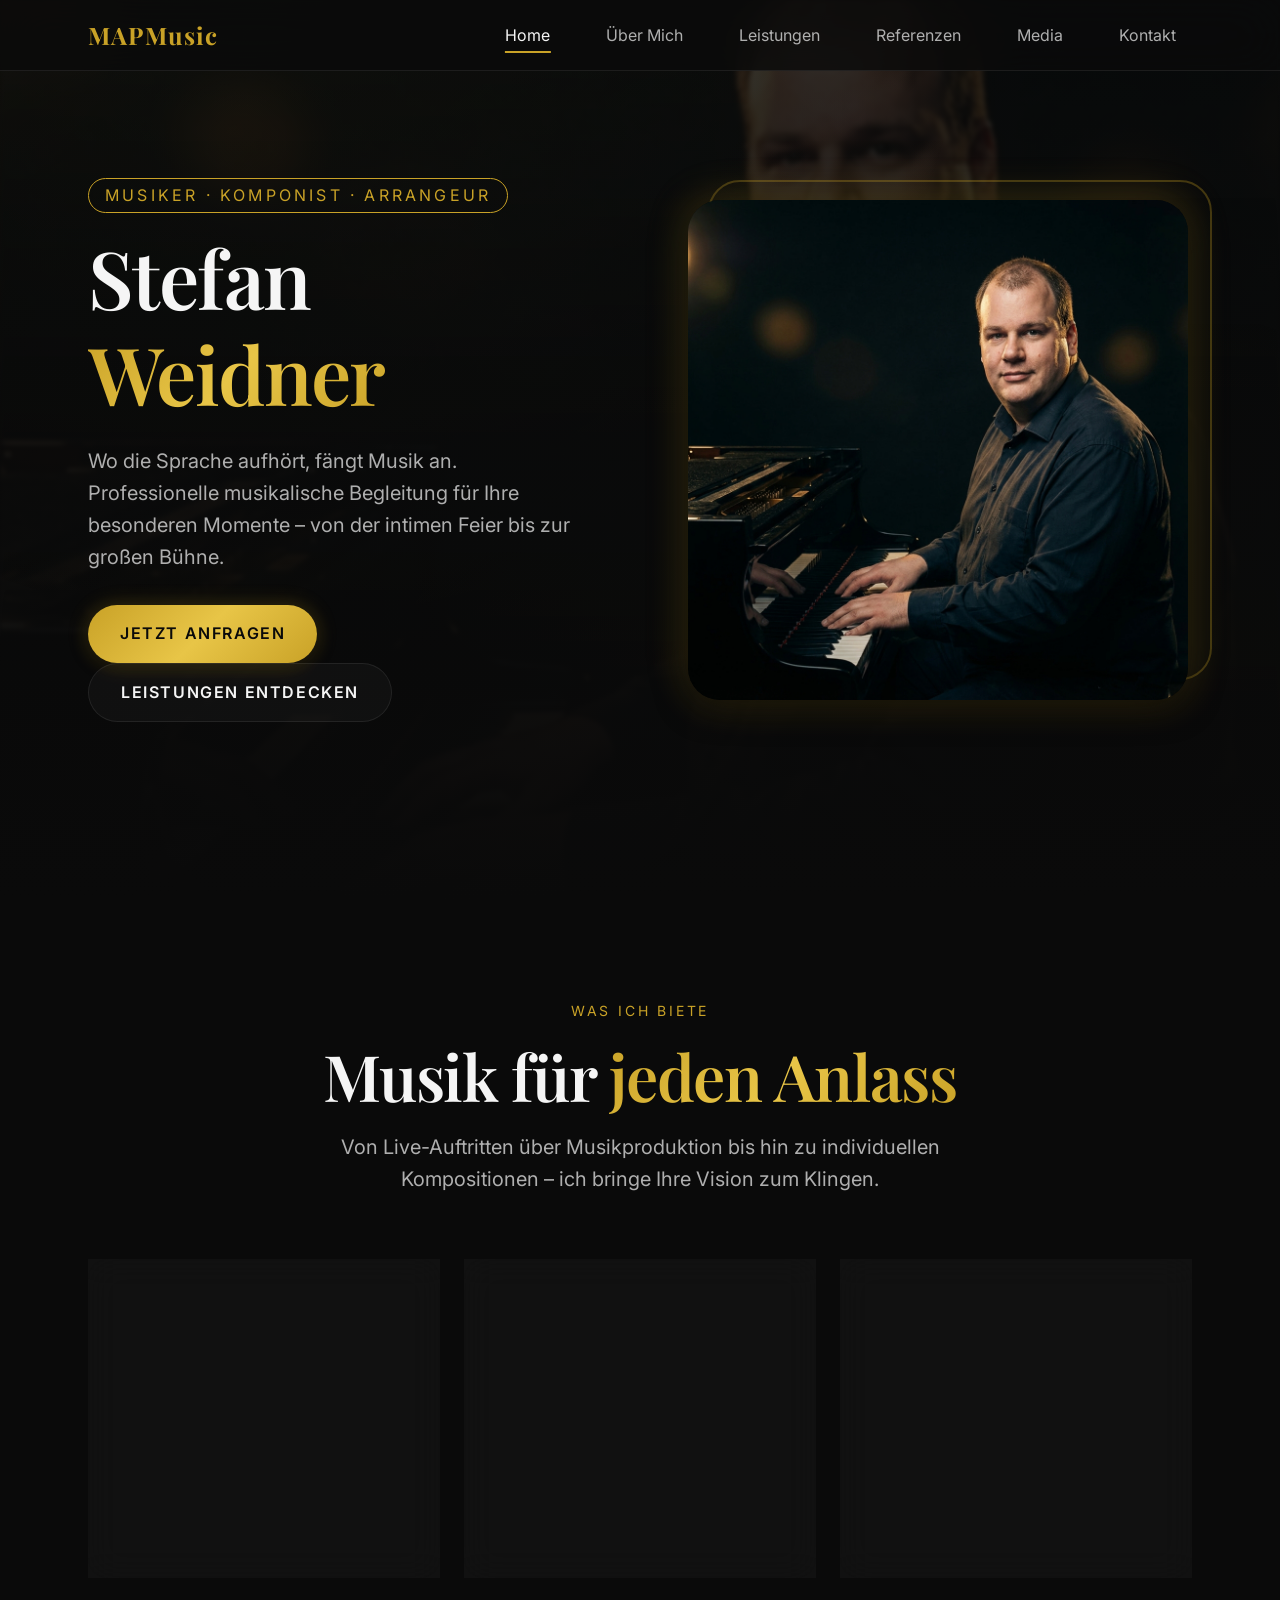
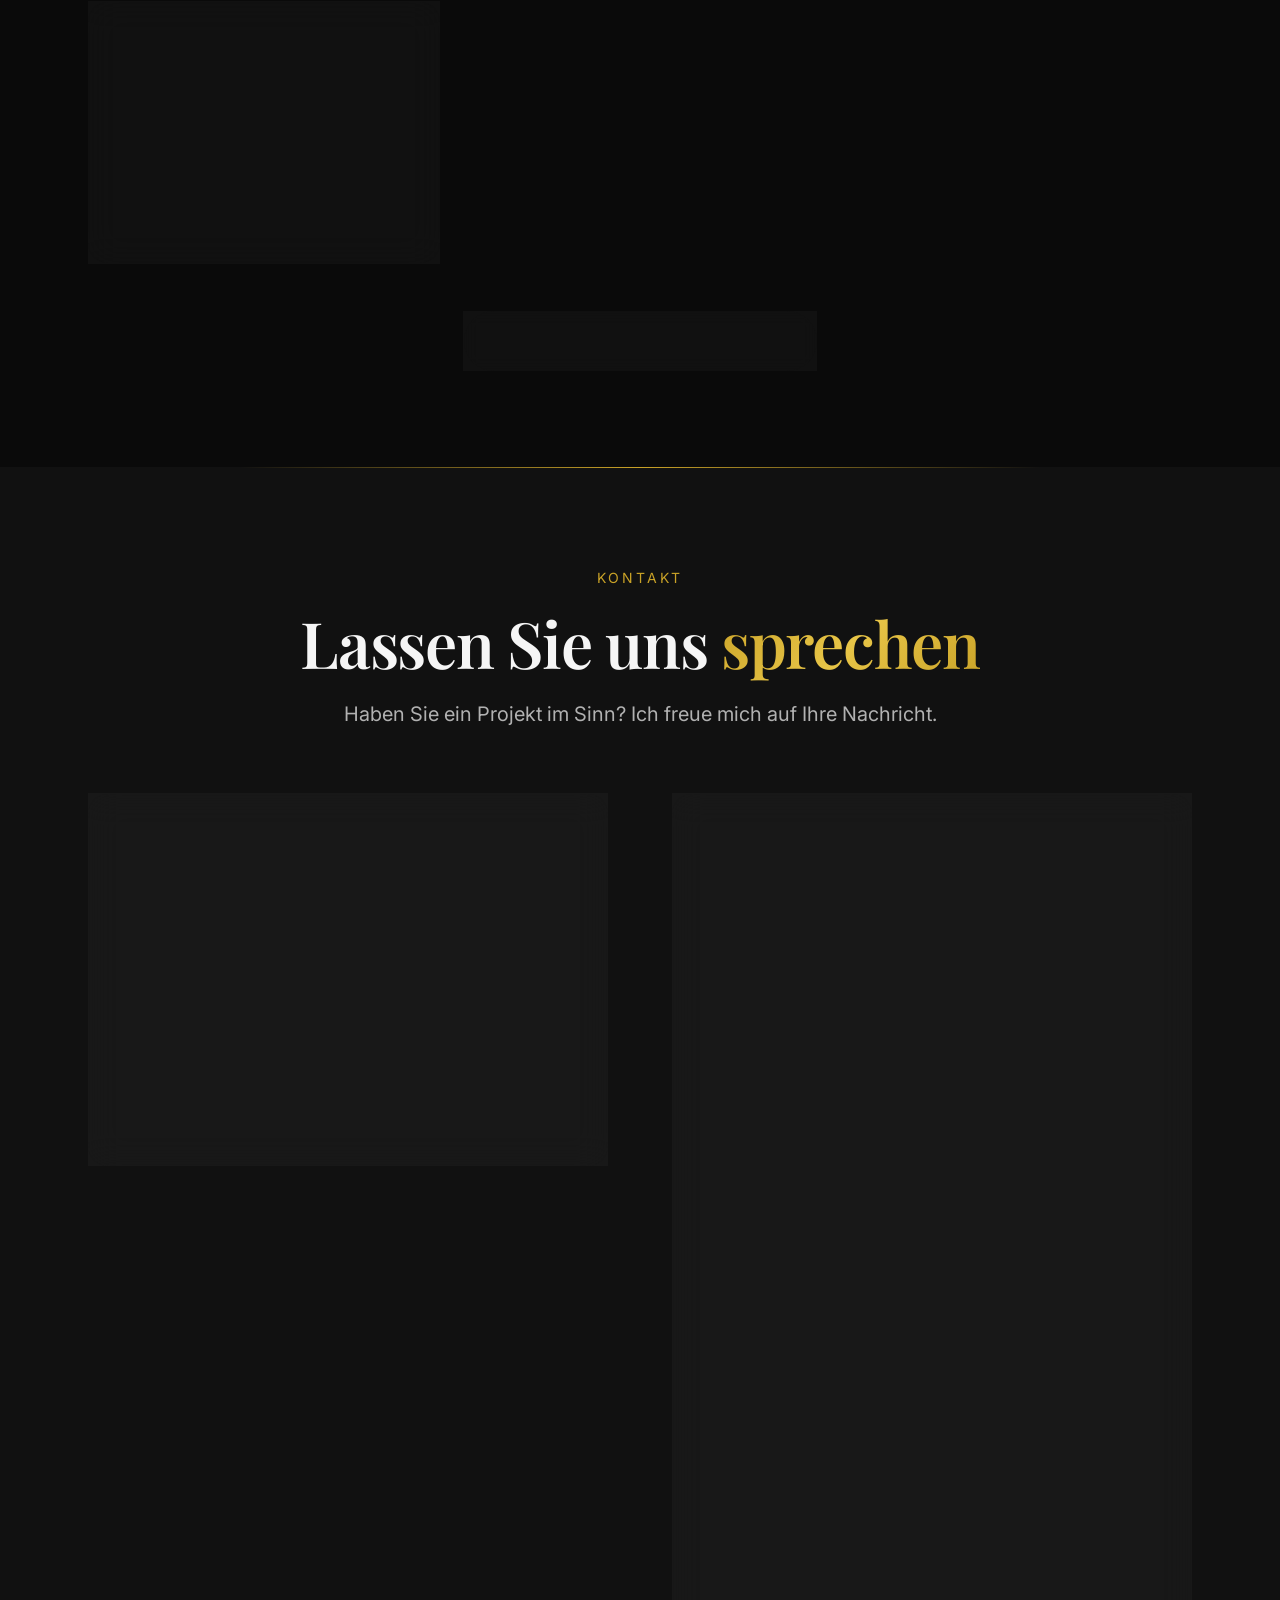
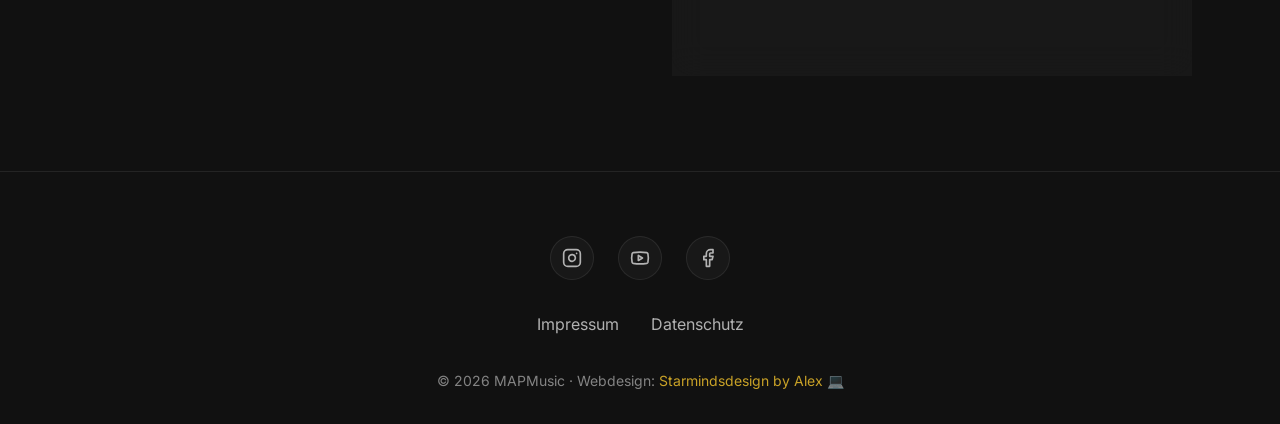
==== index.html @ 0671ec9c "Website-Dateien hinzugefügt: Impressum und Datenschutz aktualisiert" ====
<!DOCTYPE html>
<html lang="de">
<head>
  <meta charset="UTF-8">
  <meta name="viewport" content="width=device-width, initial-scale=1.0">
  <meta name="description" content="MAPMusic - Stefan Weidner: Professioneller Musiker, Komponist & Arrangeur. Live-Auftritte, Musikproduktion und Komposition für jeden Anlass.">
  <meta name="keywords" content="Musiker, Pianist, Komponist, Arrangeur, Musikproduktion, Live-Musik, Hochzeit, Events, Stuttgart, Uhingen">
  <meta name="author" content="Stefan Weidner">
  
  <!-- Open Graph / Social Media -->
  <meta property="og:type" content="website">
  <meta property="og:url" content="https://mapmusic.de/">
  <meta property="og:title" content="MAPMusic - Stefan Weidner | Musiker, Komponist & Arrangeur">
  <meta property="og:description" content="Professionelle Musik für jeden Anlass. Live-Auftritte, Komposition, Produktion und mehr.">
  <meta property="og:image" content="assets/images/stefan-hero.png">
  
  <!-- LLM Context Markers -->
  <meta name="llm:context" content="MAPMusic is a professional music service by Stefan Weidner, offering live performances, music composition, arrangement, and production services in the Stuttgart/Uhingen area of Germany.">
  
  <title>MAPMusic - Stefan Weidner | Musiker, Komponist & Arrangeur</title>
  
  <!-- Fonts -->
  <link rel="preconnect" href="https://fonts.googleapis.com">
  <link rel="preconnect" href="https://fonts.gstatic.com" crossorigin>
  <link href="https://fonts.googleapis.com/css2?family=Inter:wght@400;500;600;700&family=Playfair+Display:wght@400;600;700&display=swap" rel="stylesheet">
  
  <!-- Styles -->
  <link rel="stylesheet" href="css/style.css">
  
  <!-- Schema.org JSON-LD -->
  <script type="application/ld+json">
  {
    "@context": "https://schema.org",
    "@type": "MusicGroup",
    "name": "MAPMusic",
    "url": "https://mapmusic.de",
    "description": "Professionelle Musik für jeden Anlass - Live-Auftritte, Komposition, Produktion",
    "member": {
      "@type": "Person",
      "name": "Stefan Weidner",
      "jobTitle": "Musiker, Komponist & Arrangeur",
      "email": "mannampiano@gmail.com",
      "telephone": "+49 174 7089514",
      "address": {
        "@type": "PostalAddress",
        "streetAddress": "Bruckstr. 24",
        "addressLocality": "Uhingen",
        "postalCode": "73066",
        "addressCountry": "DE"
      }
    },
    "genre": ["Classical", "Pop", "Jazz", "Musical"],
    "sameAs": [
      "https://www.instagram.com/stefanmusic297/",
      "https://www.youtube.com/@dermannampiano",
      "https://www.facebook.com/stefanweidner85"
    ]
  }
  </script>
</head>
<body>
  <!-- Navigation -->
  <nav class="nav" role="navigation" aria-label="Hauptnavigation">
    <div class="container nav-container">
      <a href="index.html" class="nav-logo" aria-label="MAPMusic Startseite">
        MAP<span class="text-gold">Music</span>
      </a>
      
      <button class="nav-toggle" aria-label="Menü öffnen" aria-expanded="false">
        <span></span>
        <span></span>
        <span></span>
      </button>
      
      <ul class="nav-links">
        <li><a href="index.html" class="nav-link active">Home</a></li>
        <li><a href="vita.html" class="nav-link">Über Mich</a></li>
        <li><a href="leistungen.html" class="nav-link">Leistungen</a></li>
        <li><a href="referenzen.html" class="nav-link">Referenzen</a></li>
        <li><a href="media.html" class="nav-link">Media</a></li>
        <li><a href="#kontakt" class="nav-link">Kontakt</a></li>
      </ul>
    </div>
  </nav>

  <main>
    <!-- Hero Section -->
    <section class="hero" aria-labelledby="hero-title">
      <div class="hero-bg">
        <img src="assets/images/stefan-hero.png" alt="" aria-hidden="true" loading="eager">
      </div>
      
      <div class="container">
        <div class="hero-content">
          <div class="hero-text">
            <span class="hero-subtitle">Musiker · Komponist · Arrangeur</span>
            <h1 id="hero-title" class="hero-title">
              Stefan <span class="text-gradient">Weidner</span>
            </h1>
            <p class="hero-description">
              Wo die Sprache aufhört, fängt Musik an. Professionelle musikalische Begleitung für Ihre besonderen Momente – von der intimen Feier bis zur großen Bühne.
            </p>
            <div class="hero-buttons">
              <a href="#kontakt" class="btn btn-primary">Jetzt Anfragen</a>
              <a href="leistungen.html" class="btn btn-secondary">Leistungen entdecken</a>
            </div>
          </div>
          
          <div class="hero-image">
            <img src="assets/images/stefan-hero.png" alt="Stefan Weidner - Professioneller Musiker" width="500" height="600">
          </div>
        </div>
      </div>
    </section>

    <!-- Services Preview -->
    <section class="section" aria-labelledby="services-title">
      <div class="container">
        <header class="section-header">
          <span class="section-label">Was ich biete</span>
          <h2 id="services-title" class="section-title">Musik für <span class="text-gradient">jeden Anlass</span></h2>
          <p class="section-description">
            Von Live-Auftritten über Musikproduktion bis hin zu individuellen Kompositionen – ich bringe Ihre Vision zum Klingen.
          </p>
        </header>
        
        <div class="bento-grid">
          <article class="glass-card bento-item animate-on-scroll">
            <div class="bento-icon">🎹</div>
            <h3 class="bento-title">Live-Auftritte</h3>
            <p class="bento-text">
              Piano, Keyboard und mehr – ob Hochzeit, Firmenfeier oder Trauerfeier, ich schaffe die passende musikalische Atmosphäre.
            </p>
          </article>
          
          <article class="glass-card bento-item animate-on-scroll">
            <div class="bento-icon">🎼</div>
            <h3 class="bento-title">Komposition & Arrangement</h3>
            <p class="bento-text">
              Individuelle Kompositionen und professionelle Arrangements für Film, Theater, und persönliche Projekte.
            </p>
          </article>
          
          <article class="glass-card bento-item animate-on-scroll">
            <div class="bento-icon">🎙️</div>
            <h3 class="bento-title">Produktion & Aufnahme</h3>
            <p class="bento-text">
              Vom ersten Ton bis zum fertigen Track – professionelle Musikproduktion mit modernster Technik.
            </p>
          </article>
          
          <article class="glass-card bento-item animate-on-scroll">
            <div class="bento-icon">🥁</div>
            <h3 class="bento-title">Percussion & Drums</h3>
            <p class="bento-text">
              Rhythmus ist meine Leidenschaft. Schlagzeug, Percussion und Mallets für Studio und Bühne.
            </p>
          </article>
        </div>
        
        <div class="text-center" style="margin-top: var(--space-2xl);">
          <a href="leistungen.html" class="btn btn-secondary">Alle Leistungen ansehen →</a>
        </div>
      </div>
    </section>

    <!-- Contact Section -->
    <section id="kontakt" class="section contact-section" aria-labelledby="contact-title">
      <div class="container">
        <header class="section-header">
          <span class="section-label">Kontakt</span>
          <h2 id="contact-title" class="section-title">Lassen Sie uns <span class="text-gradient">sprechen</span></h2>
          <p class="section-description">
            Haben Sie ein Projekt im Sinn? Ich freue mich auf Ihre Nachricht.
          </p>
        </header>
        
        <div class="contact-grid">
          <div class="contact-info">
            <div class="glass-card" style="padding: var(--space-xl);">
              <h3 style="margin-bottom: var(--space-lg);">Kontaktdaten</h3>
              
              <div style="display: flex; flex-direction: column; gap: var(--space-md);">
                <div style="display: flex; align-items: center; gap: var(--space-md);">
                  <span style="font-size: 1.5rem;">📧</span>
                  <div>
                    <p style="color: var(--color-text-muted); font-size: var(--text-sm);">E-Mail</p>
                    <a href="mailto:mannampiano@gmail.com" style="color: var(--color-gold);">mannampiano@gmail.com</a>
                  </div>
                </div>
                
                <div style="display: flex; align-items: center; gap: var(--space-md);">
                  <span style="font-size: 1.5rem;">📞</span>
                  <div>
                    <p style="color: var(--color-text-muted); font-size: var(--text-sm);">Telefon</p>
                    <a href="tel:+4917470895114" style="color: var(--color-gold);">0174 7089514</a>
                  </div>
                </div>
                
                <div style="display: flex; align-items: center; gap: var(--space-md);">
                  <span style="font-size: 1.5rem;">📍</span>
                  <div>
                    <p style="color: var(--color-text-muted); font-size: var(--text-sm);">Adresse</p>
                    <p>Bruckstr. 24<br>73066 Uhingen</p>
                  </div>
                </div>
              </div>
            </div>
          </div>
          
          <form class="contact-form glass-card" style="padding: var(--space-xl);" action="https://formsubmit.co/mannampiano@gmail.com" method="POST">
            <!-- FormSubmit Configuration -->
            <input type="hidden" name="_subject" value="Neue Anfrage über MAPMusic Website">
            <input type="hidden" name="_next" value="danke.html">
            <input type="hidden" name="_captcha" value="false">
            
            <!-- Honeytrap - Hidden from humans -->
            <div class="ht-field" aria-hidden="true">
              <label for="website">Website (nicht ausfüllen)</label>
              <input type="text" name="website" id="website" tabindex="-1" autocomplete="off">
            </div>
            
            <div class="form-group">
              <label for="name" class="form-label">Name <span class="required">*</span></label>
              <input type="text" id="name" name="name" class="form-input" placeholder="Ihr vollständiger Name" required>
            </div>
            
            <div class="form-group">
              <label for="email" class="form-label">E-Mail-Adresse <span class="required">*</span></label>
              <input type="email" id="email" name="email" class="form-input" placeholder="ihre@email.de" required>
            </div>
            
            <div class="form-group">
              <label for="phone" class="form-label">Telefonnummer <span style="color: var(--color-text-muted);">(optional)</span></label>
              <input type="tel" id="phone" name="phone" class="form-input" placeholder="0123 456789">
            </div>
            
            <div class="form-group">
              <label for="inquiry" class="form-label">Art der Anfrage <span class="required">*</span></label>
              <select id="inquiry" name="inquiry" class="form-select" required>
                <option value="">Bitte wählen...</option>
                <option value="buchung">🎹 Buchungsanfrage (Live-Auftritte)</option>
                <option value="komposition">🎼 Komposition & Arrangement</option>
                <option value="produktion">🎙️ Produktion & Aufnahme</option>
                <option value="beratung">💬 Beratungsgespräch</option>
                <option value="sonstiges">📝 Sonstige Anfrage</option>
              </select>
            </div>
            
            <div class="form-group">
              <label for="message" class="form-label">Ihre Nachricht</label>
              <textarea id="message" name="message" class="form-textarea" placeholder="Erzählen Sie mir von Ihrem Projekt oder Anlass..."></textarea>
            </div>
            
            <div class="form-submit">
              <button type="submit" class="btn btn-primary" style="width: 100%;">
                Nachricht senden
              </button>
            </div>
            
            <p style="font-size: var(--text-xs); color: var(--color-text-muted); margin-top: var(--space-md); text-align: center;">
              Mit dem Absenden stimmen Sie der Verarbeitung Ihrer Daten gemäß unserer 
              <a href="datenschutz.html" style="color: var(--color-gold);">Datenschutzerklärung</a> zu.
            </p>
          </form>
        </div>
      </div>
    </section>
  </main>

  <!-- Footer -->
  <footer class="footer" role="contentinfo">
    <div class="container footer-content">
      <div class="footer-social">
        <a href="https://www.instagram.com/stefanmusic297/" target="_blank" rel="noopener noreferrer" class="social-link" aria-label="Instagram">
          <svg xmlns="http://www.w3.org/2000/svg" width="20" height="20" viewBox="0 0 24 24" fill="none" stroke="currentColor" stroke-width="2" stroke-linecap="round" stroke-linejoin="round"><rect width="20" height="20" x="2" y="2" rx="5" ry="5"/><path d="M16 11.37A4 4 0 1 1 12.63 8 4 4 0 0 1 16 11.37z"/><line x1="17.5" x2="17.51" y1="6.5" y2="6.5"/></svg>
        </a>
        <a href="https://www.youtube.com/@dermannampiano" target="_blank" rel="noopener noreferrer" class="social-link" aria-label="YouTube">
          <svg xmlns="http://www.w3.org/2000/svg" width="20" height="20" viewBox="0 0 24 24" fill="none" stroke="currentColor" stroke-width="2" stroke-linecap="round" stroke-linejoin="round"><path d="M2.5 17a24.12 24.12 0 0 1 0-10 2 2 0 0 1 1.4-1.4 49.56 49.56 0 0 1 16.2 0A2 2 0 0 1 21.5 7a24.12 24.12 0 0 1 0 10 2 2 0 0 1-1.4 1.4 49.55 49.55 0 0 1-16.2 0A2 2 0 0 1 2.5 17"/><path d="m10 15 5-3-5-3z"/></svg>
        </a>
        <a href="https://www.facebook.com/stefanweidner85" target="_blank" rel="noopener noreferrer" class="social-link" aria-label="Facebook">
          <svg xmlns="http://www.w3.org/2000/svg" width="20" height="20" viewBox="0 0 24 24" fill="none" stroke="currentColor" stroke-width="2" stroke-linecap="round" stroke-linejoin="round"><path d="M18 2h-3a5 5 0 0 0-5 5v3H7v4h3v8h4v-8h3l1-4h-4V7a1 1 0 0 1 1-1h3z"/></svg>
        </a>
      </div>
      
      <nav class="footer-links" aria-label="Footer Navigation">
        <a href="impressum.html" class="footer-link">Impressum</a>
        <a href="datenschutz.html" class="footer-link">Datenschutz</a>
      </nav>
      
      <p class="footer-copyright">
        © 2026 MAPMusic · Webdesign: <a href="#">Starmindsdesign by Alex</a> 💻
      </p>
    </div>
  </footer>

  <script src="js/main.js"></script>
</body>
</html>
---- css/style.css ----
/*
 * MAPMusic - Liquid Glass Design System
 * 2026 Modern CSS with Container Queries, :has(), and Scroll-driven animations
 */

/* ========== CSS Custom Properties ========== */
:root {
  /* Colors - Dark Elegant Theme */
  --color-bg-primary: #0a0a0a;
  --color-bg-secondary: #111111;
  --color-bg-tertiary: #1a1a1a;
  
  /* Glass Surfaces */
  --glass-bg: rgba(255, 255, 255, 0.03);
  --glass-bg-hover: rgba(255, 255, 255, 0.06);
  --glass-border: rgba(255, 255, 255, 0.08);
  --glass-border-hover: rgba(255, 255, 255, 0.15);
  
  /* Accent Colors */
  --color-gold: #c9a227;
  --color-gold-light: #e8c547;
  --color-gold-dark: #9a7b1a;
  
  /* Text Colors */
  --color-text-primary: #f5f5f5;
  --color-text-secondary: rgba(245, 245, 245, 0.7);
  --color-text-muted: rgba(245, 245, 245, 0.5);
  
  /* Gradients */
  --gradient-gold: linear-gradient(135deg, var(--color-gold) 0%, var(--color-gold-light) 50%, var(--color-gold) 100%);
  --gradient-glass: linear-gradient(135deg, rgba(255,255,255,0.1) 0%, rgba(255,255,255,0.02) 100%);
  
  /* Spacing */
  --space-xs: 0.25rem;
  --space-sm: 0.5rem;
  --space-md: 1rem;
  --space-lg: 1.5rem;
  --space-xl: 2rem;
  --space-2xl: 3rem;
  --space-3xl: 4rem;
  --space-4xl: 6rem;
  
  /* Typography */
  --font-primary: 'Inter', -apple-system, BlinkMacSystemFont, 'Segoe UI', sans-serif;
  --font-display: 'Playfair Display', Georgia, serif;
  
  --text-xs: clamp(0.75rem, 1.5vw, 0.875rem);
  --text-sm: clamp(0.875rem, 2vw, 1rem);
  --text-base: clamp(1rem, 2.5vw, 1.125rem);
  --text-lg: clamp(1.125rem, 3vw, 1.25rem);
  --text-xl: clamp(1.25rem, 3.5vw, 1.5rem);
  --text-2xl: clamp(1.5rem, 4vw, 2rem);
  --text-3xl: clamp(2rem, 5vw, 3rem);
  --text-4xl: clamp(2.5rem, 6vw, 4rem);
  --text-5xl: clamp(3rem, 8vw, 5rem);
  
  /* Effects */
  --blur-sm: 8px;
  --blur-md: 16px;
  --blur-lg: 24px;
  --blur-xl: 40px;
  
  --shadow-sm: 0 2px 8px rgba(0, 0, 0, 0.3);
  --shadow-md: 0 4px 16px rgba(0, 0, 0, 0.4);
  --shadow-lg: 0 8px 32px rgba(0, 0, 0, 0.5);
  --shadow-glow: 0 0 40px rgba(201, 162, 39, 0.3);
  
  /* Transitions */
  --transition-fast: 150ms ease;
  --transition-base: 300ms ease;
  --transition-slow: 500ms ease;
  
  /* Border Radius */
  --radius-sm: 8px;
  --radius-md: 12px;
  --radius-lg: 20px;
  --radius-xl: 32px;
  --radius-full: 9999px;
  
  /* Container */
  --container-max: 1200px;
  --container-padding: clamp(1rem, 5vw, 3rem);
}

/* ========== CSS Reset & Base ========== */
*, *::before, *::after {
  box-sizing: border-box;
  margin: 0;
  padding: 0;
}

html {
  scroll-behavior: smooth;
  -webkit-text-size-adjust: 100%;
}

body {
  font-family: var(--font-primary);
  font-size: var(--text-base);
  line-height: 1.6;
  color: var(--color-text-primary);
  background: var(--color-bg-primary);
  min-height: 100vh;
  overflow-x: hidden;
  -webkit-font-smoothing: antialiased;
  -moz-osx-font-smoothing: grayscale;
}

/* Background Gradient Animation */
body::before {
  content: '';
  position: fixed;
  top: 0;
  left: 0;
  right: 0;
  bottom: 0;
  background: 
    radial-gradient(ellipse at 20% 0%, rgba(201, 162, 39, 0.08) 0%, transparent 50%),
    radial-gradient(ellipse at 80% 100%, rgba(201, 162, 39, 0.05) 0%, transparent 50%);
  pointer-events: none;
  z-index: -1;
}

img, video {
  max-width: 100%;
  height: auto;
  display: block;
}

a {
  color: inherit;
  text-decoration: none;
}

button {
  font: inherit;
  cursor: pointer;
  border: none;
  background: none;
}

ul, ol {
  list-style: none;
}

/* ========== Typography ========== */
h1, h2, h3, h4, h5, h6 {
  font-family: var(--font-display);
  font-weight: 600;
  line-height: 1.2;
  letter-spacing: -0.02em;
}

h1 { font-size: var(--text-5xl); }
h2 { font-size: var(--text-4xl); }
h3 { font-size: var(--text-3xl); }
h4 { font-size: var(--text-2xl); }
h5 { font-size: var(--text-xl); }
h6 { font-size: var(--text-lg); }

.text-gradient {
  background: var(--gradient-gold);
  -webkit-background-clip: text;
  -webkit-text-fill-color: transparent;
  background-clip: text;
}

/* ========== Container ========== */
.container {
  width: 100%;
  max-width: var(--container-max);
  margin: 0 auto;
  padding: 0 var(--container-padding);
}

/* ========== Liquid Glass Components ========== */
.glass-card {
  background: var(--glass-bg);
  backdrop-filter: blur(var(--blur-md));
  -webkit-backdrop-filter: blur(var(--blur-md));
  border: 1px solid var(--glass-border);
  border-radius: var(--radius-lg);
  transition: all var(--transition-base);
  position: relative;
  overflow: hidden;
}

.glass-card::before {
  content: '';
  position: absolute;
  top: 0;
  left: 0;
  right: 0;
  height: 1px;
  background: linear-gradient(90deg, transparent, rgba(255,255,255,0.2), transparent);
  opacity: 0;
  transition: opacity var(--transition-base);
}

.glass-card:hover {
  background: var(--glass-bg-hover);
  border-color: var(--glass-border-hover);
  transform: translateY(-2px);
  box-shadow: var(--shadow-lg);
}

.glass-card:hover::before {
  opacity: 1;
}

/* ========== Navigation ========== */
.nav {
  position: fixed;
  top: 0;
  left: 0;
  right: 0;
  z-index: 1000;
  padding: var(--space-md) 0;
  background: rgba(10, 10, 10, 0.8);
  backdrop-filter: blur(var(--blur-lg));
  -webkit-backdrop-filter: blur(var(--blur-lg));
  border-bottom: 1px solid var(--glass-border);
  transition: all var(--transition-base);
}

.nav.scrolled {
  padding: var(--space-sm) 0;
  background: rgba(10, 10, 10, 0.95);
}

.nav-container {
  display: flex;
  align-items: center;
  justify-content: space-between;
  gap: var(--space-lg);
}

.nav-logo {
  font-family: var(--font-display);
  font-size: var(--text-xl);
  font-weight: 700;
  color: var(--color-gold);
  letter-spacing: 0.05em;
}

.nav-links {
  display: flex;
  align-items: center;
  gap: var(--space-lg);
}

.nav-link {
  font-size: var(--text-sm);
  color: var(--color-text-secondary);
  padding: var(--space-sm) var(--space-md);
  border-radius: var(--radius-sm);
  transition: all var(--transition-fast);
  position: relative;
}

.nav-link::after {
  content: '';
  position: absolute;
  bottom: 0;
  left: 50%;
  width: 0;
  height: 2px;
  background: var(--color-gold);
  transition: all var(--transition-base);
  transform: translateX(-50%);
}

.nav-link:hover,
.nav-link.active {
  color: var(--color-text-primary);
}

.nav-link:hover::after,
.nav-link.active::after {
  width: 60%;
}

/* Mobile Navigation */
.nav-toggle {
  display: none;
  flex-direction: column;
  gap: 5px;
  padding: var(--space-sm);
}

.nav-toggle span {
  width: 24px;
  height: 2px;
  background: var(--color-text-primary);
  transition: all var(--transition-fast);
}

@media (max-width: 768px) {
  .nav-toggle {
    display: flex;
  }
  
  .nav-links {
    position: fixed;
    top: 60px;
    left: 0;
    right: 0;
    bottom: 0;
    flex-direction: column;
    justify-content: flex-start;
    padding: var(--space-2xl);
    background: rgba(10, 10, 10, 0.98);
    backdrop-filter: blur(var(--blur-xl));
    -webkit-backdrop-filter: blur(var(--blur-xl));
    transform: translateX(100%);
    transition: transform var(--transition-base);
  }
  
  .nav-links.active {
    transform: translateX(0);
  }
  
  .nav-link {
    font-size: var(--text-lg);
    padding: var(--space-md);
  }
}

/* ========== Hero Section ========== */
.hero {
  min-height: 100vh;
  display: flex;
  align-items: center;
  position: relative;
  padding: var(--space-4xl) 0;
  overflow: hidden;
}

.hero-bg {
  position: absolute;
  top: 0;
  left: 0;
  right: 0;
  bottom: 0;
  z-index: -1;
}

.hero-bg img {
  width: 100%;
  height: 100%;
  object-fit: cover;
  opacity: 0.3;
  filter: blur(2px);
}

.hero-bg::after {
  content: '';
  position: absolute;
  top: 0;
  left: 0;
  right: 0;
  bottom: 0;
  background: linear-gradient(180deg, 
    rgba(10,10,10,0.4) 0%, 
    rgba(10,10,10,0.8) 50%,
    rgba(10,10,10,1) 100%);
}

.hero-content {
  display: grid;
  grid-template-columns: 1fr 1fr;
  gap: var(--space-4xl);
  align-items: center;
}

.hero-text {
  animation: fadeInUp 1s ease forwards;
}

.hero-subtitle {
  display: inline-block;
  font-size: var(--text-sm);
  color: var(--color-gold);
  text-transform: uppercase;
  letter-spacing: 0.2em;
  margin-bottom: var(--space-md);
  padding: var(--space-xs) var(--space-md);
  border: 1px solid var(--color-gold);
  border-radius: var(--radius-full);
}

.hero-title {
  margin-bottom: var(--space-lg);
}

.hero-description {
  font-size: var(--text-lg);
  color: var(--color-text-secondary);
  margin-bottom: var(--space-xl);
  max-width: 500px;
}

.hero-image {
  position: relative;
  animation: fadeInRight 1s ease 0.3s forwards;
  opacity: 0;
}

.hero-image img {
  border-radius: var(--radius-xl);
  box-shadow: var(--shadow-lg), var(--shadow-glow);
}

.hero-image::before {
  content: '';
  position: absolute;
  top: -20px;
  right: -20px;
  width: 100%;
  height: 100%;
  border: 2px solid var(--color-gold);
  border-radius: var(--radius-xl);
  opacity: 0.3;
  z-index: -1;
}

@media (max-width: 968px) {
  .hero-content {
    grid-template-columns: 1fr;
    text-align: center;
  }
  
  .hero-description {
    margin: 0 auto var(--space-xl);
  }
  
  .hero-image {
    order: -1;
    max-width: 400px;
    margin: 0 auto;
  }
}

/* ========== Buttons ========== */
.btn {
  display: inline-flex;
  align-items: center;
  justify-content: center;
  gap: var(--space-sm);
  padding: var(--space-md) var(--space-xl);
  font-size: var(--text-sm);
  font-weight: 600;
  text-transform: uppercase;
  letter-spacing: 0.1em;
  border-radius: var(--radius-full);
  transition: all var(--transition-base);
  position: relative;
  overflow: hidden;
}

.btn-primary {
  background: var(--gradient-gold);
  color: var(--color-bg-primary);
  box-shadow: var(--shadow-md), 0 0 20px rgba(201, 162, 39, 0.3);
}

.btn-primary:hover {
  transform: translateY(-2px);
  box-shadow: var(--shadow-lg), 0 0 40px rgba(201, 162, 39, 0.5);
}

.btn-primary::before {
  content: '';
  position: absolute;
  top: 0;
  left: -100%;
  width: 100%;
  height: 100%;
  background: linear-gradient(90deg, transparent, rgba(255,255,255,0.3), transparent);
  transition: left 0.5s ease;
}

.btn-primary:hover::before {
  left: 100%;
}

.btn-secondary {
  background: var(--glass-bg);
  backdrop-filter: blur(var(--blur-sm));
  -webkit-backdrop-filter: blur(var(--blur-sm));
  border: 1px solid var(--glass-border);
  color: var(--color-text-primary);
}

.btn-secondary:hover {
  background: var(--glass-bg-hover);
  border-color: var(--color-gold);
  color: var(--color-gold);
}

/* ========== Sections ========== */
.section {
  padding: var(--space-4xl) 0;
}

.section-header {
  text-align: center;
  max-width: 700px;
  margin: 0 auto var(--space-3xl);
}

.section-label {
  display: inline-block;
  font-size: var(--text-xs);
  color: var(--color-gold);
  text-transform: uppercase;
  letter-spacing: 0.2em;
  margin-bottom: var(--space-md);
}

.section-title {
  margin-bottom: var(--space-md);
}

.section-description {
  color: var(--color-text-secondary);
  font-size: var(--text-lg);
}

/* ========== Bento Grid ========== */
.bento-grid {
  display: grid;
  grid-template-columns: repeat(auto-fit, minmax(300px, 1fr));
  gap: var(--space-lg);
}

.bento-item {
  padding: var(--space-xl);
}

.bento-item.large {
  grid-column: span 2;
}

@media (max-width: 768px) {
  .bento-item.large {
    grid-column: span 1;
  }
}

.bento-icon {
  width: 48px;
  height: 48px;
  display: flex;
  align-items: center;
  justify-content: center;
  background: var(--gradient-gold);
  color: var(--color-bg-primary);
  font-size: var(--text-xl);
  border-radius: var(--radius-md);
  margin-bottom: var(--space-lg);
}

.bento-title {
  font-size: var(--text-xl);
  margin-bottom: var(--space-sm);
}

.bento-text {
  color: var(--color-text-secondary);
}

/* ========== Contact Form ========== */
.contact-section {
  background: var(--color-bg-secondary);
  position: relative;
  overflow: hidden;
}

.contact-section::before {
  content: '';
  position: absolute;
  top: 0;
  left: 50%;
  transform: translateX(-50%);
  width: 100%;
  max-width: 800px;
  height: 1px;
  background: linear-gradient(90deg, transparent, var(--color-gold), transparent);
}

.contact-grid {
  display: grid;
  grid-template-columns: 1fr 1fr;
  gap: var(--space-3xl);
  align-items: start;
}

@media (max-width: 968px) {
  .contact-grid {
    grid-template-columns: 1fr;
  }
}

.contact-form {
  display: flex;
  flex-direction: column;
  gap: var(--space-lg);
}

.form-group {
  display: flex;
  flex-direction: column;
  gap: var(--space-sm);
}

.form-label {
  font-size: var(--text-sm);
  color: var(--color-text-secondary);
  font-weight: 500;
}

.form-label .required {
  color: var(--color-gold);
}

.form-input,
.form-select,
.form-textarea {
  width: 100%;
  padding: var(--space-md) var(--space-lg);
  background: var(--glass-bg);
  border: 1px solid var(--glass-border);
  border-radius: var(--radius-md);
  color: var(--color-text-primary);
  font-size: var(--text-base);
  transition: all var(--transition-fast);
}

.form-input:focus,
.form-select:focus,
.form-textarea:focus {
  outline: none;
  border-color: var(--color-gold);
  background: var(--glass-bg-hover);
  box-shadow: 0 0 0 3px rgba(201, 162, 39, 0.1);
}

.form-input::placeholder,
.form-textarea::placeholder {
  color: var(--color-text-muted);
}

.form-select {
  cursor: pointer;
  appearance: none;
  background-image: url("data:image/svg+xml,%3Csvg xmlns='http://www.w3.org/2000/svg' width='12' height='12' viewBox='0 0 12 12'%3E%3Cpath fill='%23f5f5f5' d='M6 8L1 3h10z'/%3E%3C/svg%3E");
  background-repeat: no-repeat;
  background-position: right var(--space-md) center;
}

.form-select option {
  background: var(--color-bg-secondary);
  color: var(--color-text-primary);
}

.form-textarea {
  min-height: 150px;
  resize: vertical;
}

/* Honeytrap - Hidden from humans, visible to bots */
.ht-field {
  position: absolute;
  left: -9999px;
  opacity: 0;
  pointer-events: none;
}

.form-submit {
  margin-top: var(--space-md);
}

/* ========== Footer ========== */
.footer {
  background: var(--color-bg-secondary);
  border-top: 1px solid var(--glass-border);
  padding: var(--space-3xl) 0 var(--space-xl);
}

.footer-content {
  display: flex;
  flex-direction: column;
  align-items: center;
  gap: var(--space-xl);
}

.footer-social {
  display: flex;
  gap: var(--space-lg);
}

.social-link {
  width: 44px;
  height: 44px;
  display: flex;
  align-items: center;
  justify-content: center;
  background: var(--glass-bg);
  border: 1px solid var(--glass-border);
  border-radius: var(--radius-full);
  color: var(--color-text-secondary);
  font-size: var(--text-lg);
  transition: all var(--transition-fast);
}

.social-link:hover {
  background: var(--color-gold);
  border-color: var(--color-gold);
  color: var(--color-bg-primary);
  transform: translateY(-3px);
}

.footer-links {
  display: flex;
  gap: var(--space-xl);
}

.footer-link {
  font-size: var(--text-sm);
  color: var(--color-text-secondary);
  transition: color var(--transition-fast);
}

.footer-link:hover {
  color: var(--color-gold);
}

.footer-copyright {
  font-size: var(--text-xs);
  color: var(--color-text-muted);
  text-align: center;
}

.footer-copyright a {
  color: var(--color-gold);
  transition: opacity var(--transition-fast);
}

.footer-copyright a:hover {
  opacity: 0.8;
}

/* ========== Page Header ========== */
.page-header {
  padding: calc(80px + var(--space-4xl)) 0 var(--space-3xl);
  background: var(--color-bg-secondary);
  text-align: center;
  position: relative;
  overflow: hidden;
}

.page-header::after {
  content: '';
  position: absolute;
  bottom: 0;
  left: 50%;
  transform: translateX(-50%);
  width: 100%;
  max-width: 600px;
  height: 1px;
  background: linear-gradient(90deg, transparent, var(--glass-border), transparent);
}

/* ========== Media Grid ========== */
.media-grid {
  display: grid;
  grid-template-columns: repeat(auto-fit, minmax(350px, 1fr));
  gap: var(--space-xl);
}

.media-item {
  aspect-ratio: 16/9;
  border-radius: var(--radius-lg);
  overflow: hidden;
  box-shadow: var(--shadow-lg);
}

.media-item iframe {
  width: 100%;
  height: 100%;
  border: none;
}

/* ========== Animations ========== */
@keyframes fadeInUp {
  from {
    opacity: 0;
    transform: translateY(30px);
  }
  to {
    opacity: 1;
    transform: translateY(0);
  }
}

@keyframes fadeInRight {
  from {
    opacity: 0;
    transform: translateX(30px);
  }
  to {
    opacity: 1;
    transform: translateX(0);
  }
}

/* Scroll-driven animations */
@supports (animation-timeline: scroll()) {
  .animate-on-scroll {
    animation: fadeInUp linear both;
    animation-timeline: view();
    animation-range: entry 0% entry 100%;
  }
}

/* Fallback for browsers without scroll-driven animations */
@supports not (animation-timeline: scroll()) {
  .animate-on-scroll {
    opacity: 0;
    transform: translateY(30px);
    transition: all 0.6s ease;
  }
  
  .animate-on-scroll.visible {
    opacity: 1;
    transform: translateY(0);
  }
}

/* ========== Utility Classes ========== */
.sr-only {
  position: absolute;
  width: 1px;
  height: 1px;
  padding: 0;
  margin: -1px;
  overflow: hidden;
  clip: rect(0, 0, 0, 0);
  white-space: nowrap;
  border: 0;
}

.text-center { text-align: center; }
.text-gold { color: var(--color-gold); }
.mb-sm { margin-bottom: var(--space-sm); }
.mb-md { margin-bottom: var(--space-md); }
.mb-lg { margin-bottom: var(--space-lg); }
.mb-xl { margin-bottom: var(--space-xl); }

/* ========== Legal Pages ========== */
.legal-content {
  max-width: 800px;
  margin: 0 auto;
}

.legal-content h2 {
  font-size: var(--text-2xl);
  margin-top: var(--space-2xl);
  margin-bottom: var(--space-md);
}

.legal-content h3 {
  font-size: var(--text-xl);
  margin-top: var(--space-xl);
  margin-bottom: var(--space-sm);
}

.legal-content p {
  color: var(--color-text-secondary);
  margin-bottom: var(--space-md);
}

.legal-content ul {
  margin-left: var(--space-lg);
  margin-bottom: var(--space-md);
}

.legal-content li {
  color: var(--color-text-secondary);
  margin-bottom: var(--space-sm);
  position: relative;
  padding-left: var(--space-md);
}

.legal-content li::before {
  content: '•';
  color: var(--color-gold);
  position: absolute;
  left: 0;
}

.legal-content a {
  color: var(--color-gold);
  text-decoration: underline;
  text-decoration-color: transparent;
  transition: text-decoration-color var(--transition-fast);
}

.legal-content a:hover {
  text-decoration-color: var(--color-gold);
}

/* ========== Thank You Page ========== */
.thankyou-container {
  min-height: 100vh;
  display: flex;
  flex-direction: column;
  align-items: center;
  justify-content: center;
  text-align: center;
  padding: var(--space-xl);
}

.thankyou-icon {
  width: 80px;
  height: 80px;
  display: flex;
  align-items: center;
  justify-content: center;
  background: var(--gradient-gold);
  border-radius: var(--radius-full);
  font-size: 2.5rem;
  margin-bottom: var(--space-xl);
  animation: pulse 2s infinite;
}

@keyframes pulse {
  0%, 100% { transform: scale(1); box-shadow: 0 0 0 0 rgba(201, 162, 39, 0.4); }
  50% { transform: scale(1.05); box-shadow: 0 0 0 20px rgba(201, 162, 39, 0); }
}

.thankyou-title {
  margin-bottom: var(--space-md);
}

.thankyou-text {
  color: var(--color-text-secondary);
  max-width: 500px;
  margin-bottom: var(--space-lg);
}

.thankyou-privacy {
  font-size: var(--text-sm);
  color: var(--color-text-muted);
  max-width: 400px;
  padding: var(--space-md);
  background: var(--glass-bg);
  border-radius: var(--radius-md);
  margin-bottom: var(--space-xl);
}

.redirect-notice {
  font-size: var(--text-sm);
  color: var(--color-text-muted);
}

.redirect-notice span {
  color: var(--color-gold);
  font-weight: 600;
}

/* ========== Vita/Timeline ========== */
.timeline {
  position: relative;
  padding-left: var(--space-2xl);
}

.timeline::before {
  content: '';
  position: absolute;
  left: 0;
  top: 0;
  bottom: 0;
  width: 2px;
  background: linear-gradient(180deg, var(--color-gold), transparent);
}

.timeline-item {
  position: relative;
  margin-bottom: var(--space-2xl);
  padding-bottom: var(--space-xl);
}

.timeline-item::before {
  content: '';
  position: absolute;
  left: calc(-1 * var(--space-2xl) - 5px);
  top: 6px;
  width: 12px;
  height: 12px;
  background: var(--color-gold);
  border-radius: var(--radius-full);
  box-shadow: 0 0 10px var(--color-gold);
}

.timeline-year {
  font-size: var(--text-sm);
  color: var(--color-gold);
  font-weight: 600;
  margin-bottom: var(--space-sm);
}

.timeline-title {
  font-size: var(--text-lg);
  margin-bottom: var(--space-sm);
}

.timeline-text {
  color: var(--color-text-secondary);
}

/* ========== Skills Grid ========== */
.skills-grid {
  display: grid;
  grid-template-columns: repeat(auto-fit, minmax(150px, 1fr));
  gap: var(--space-md);
}

.skill-item {
  display: flex;
  flex-direction: column;
  align-items: center;
  gap: var(--space-sm);
  padding: var(--space-lg);
  text-align: center;
}

.skill-icon {
  font-size: var(--text-3xl);
  margin-bottom: var(--space-sm);
}

.skill-name {
  font-size: var(--text-sm);
  color: var(--color-text-secondary);
}

/* ========== References ========== */
.references-grid {
  display: grid;
  grid-template-columns: repeat(auto-fit, minmax(300px, 1fr));
  gap: var(--space-xl);
}

.reference-card {
  padding: var(--space-xl);
}

.reference-quote {
  font-family: var(--font-display);
  font-size: var(--text-lg);
  font-style: italic;
  color: var(--color-text-secondary);
  margin-bottom: var(--space-lg);
  position: relative;
  padding-left: var(--space-lg);
}

.reference-quote::before {
  content: '"';
  position: absolute;
  left: 0;
  top: -10px;
  font-size: var(--text-4xl);
  color: var(--color-gold);
  opacity: 0.5;
  font-family: var(--font-display);
}

.reference-author {
  font-weight: 600;
}

.reference-role {
  font-size: var(--text-sm);
  color: var(--color-text-muted);
}

/* ========== Streaming Links ========== */
.streaming-links {
  display: flex;
  flex-wrap: wrap;
  gap: var(--space-md);
  justify-content: center;
}

.streaming-link {
  display: flex;
  align-items: center;
  gap: var(--space-sm);
  padding: var(--space-md) var(--space-xl);
  background: var(--glass-bg);
  border: 1px solid var(--glass-border);
  border-radius: var(--radius-full);
  font-size: var(--text-sm);
  font-weight: 500;
  transition: all var(--transition-fast);
}

.streaming-link:hover {
  background: var(--glass-bg-hover);
  border-color: var(--color-gold);
  color: var(--color-gold);
  transform: translateY(-2px);
}

.streaming-link svg {
  width: 20px;
  height: 20px;
}
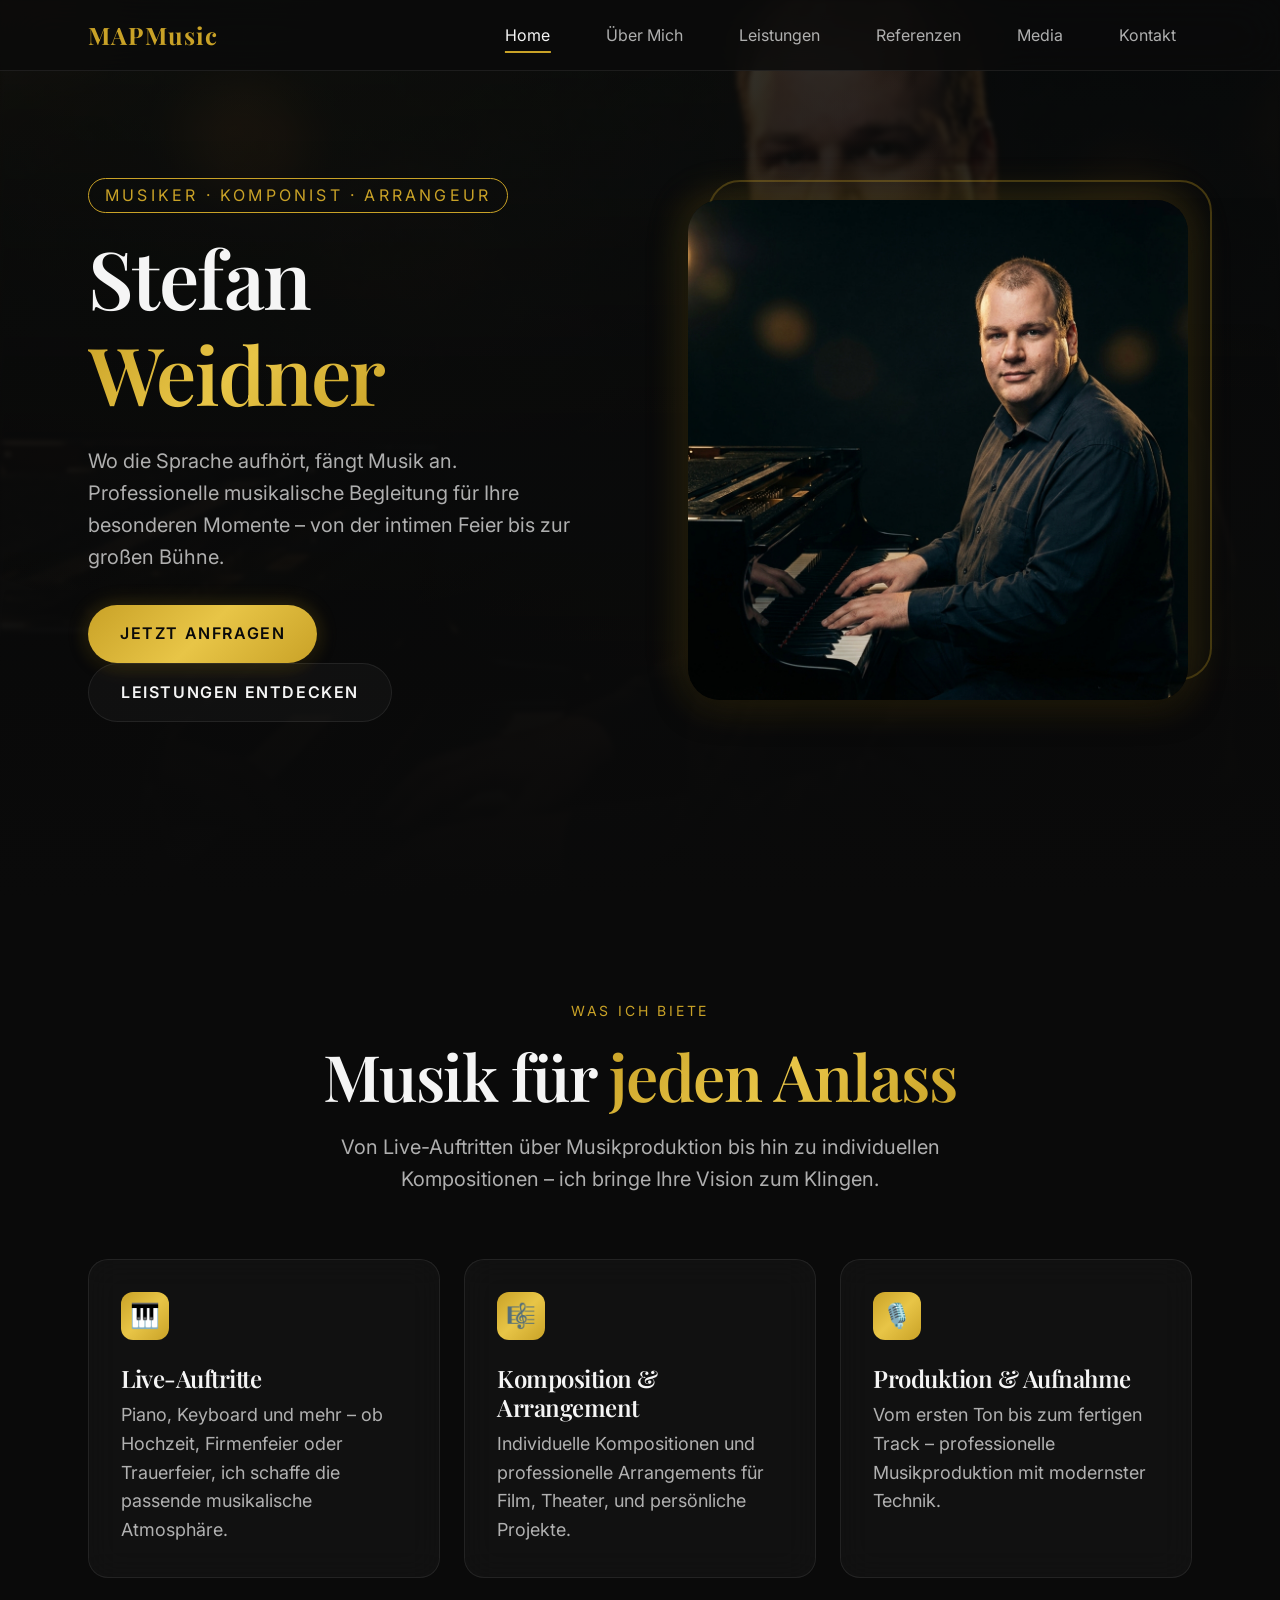
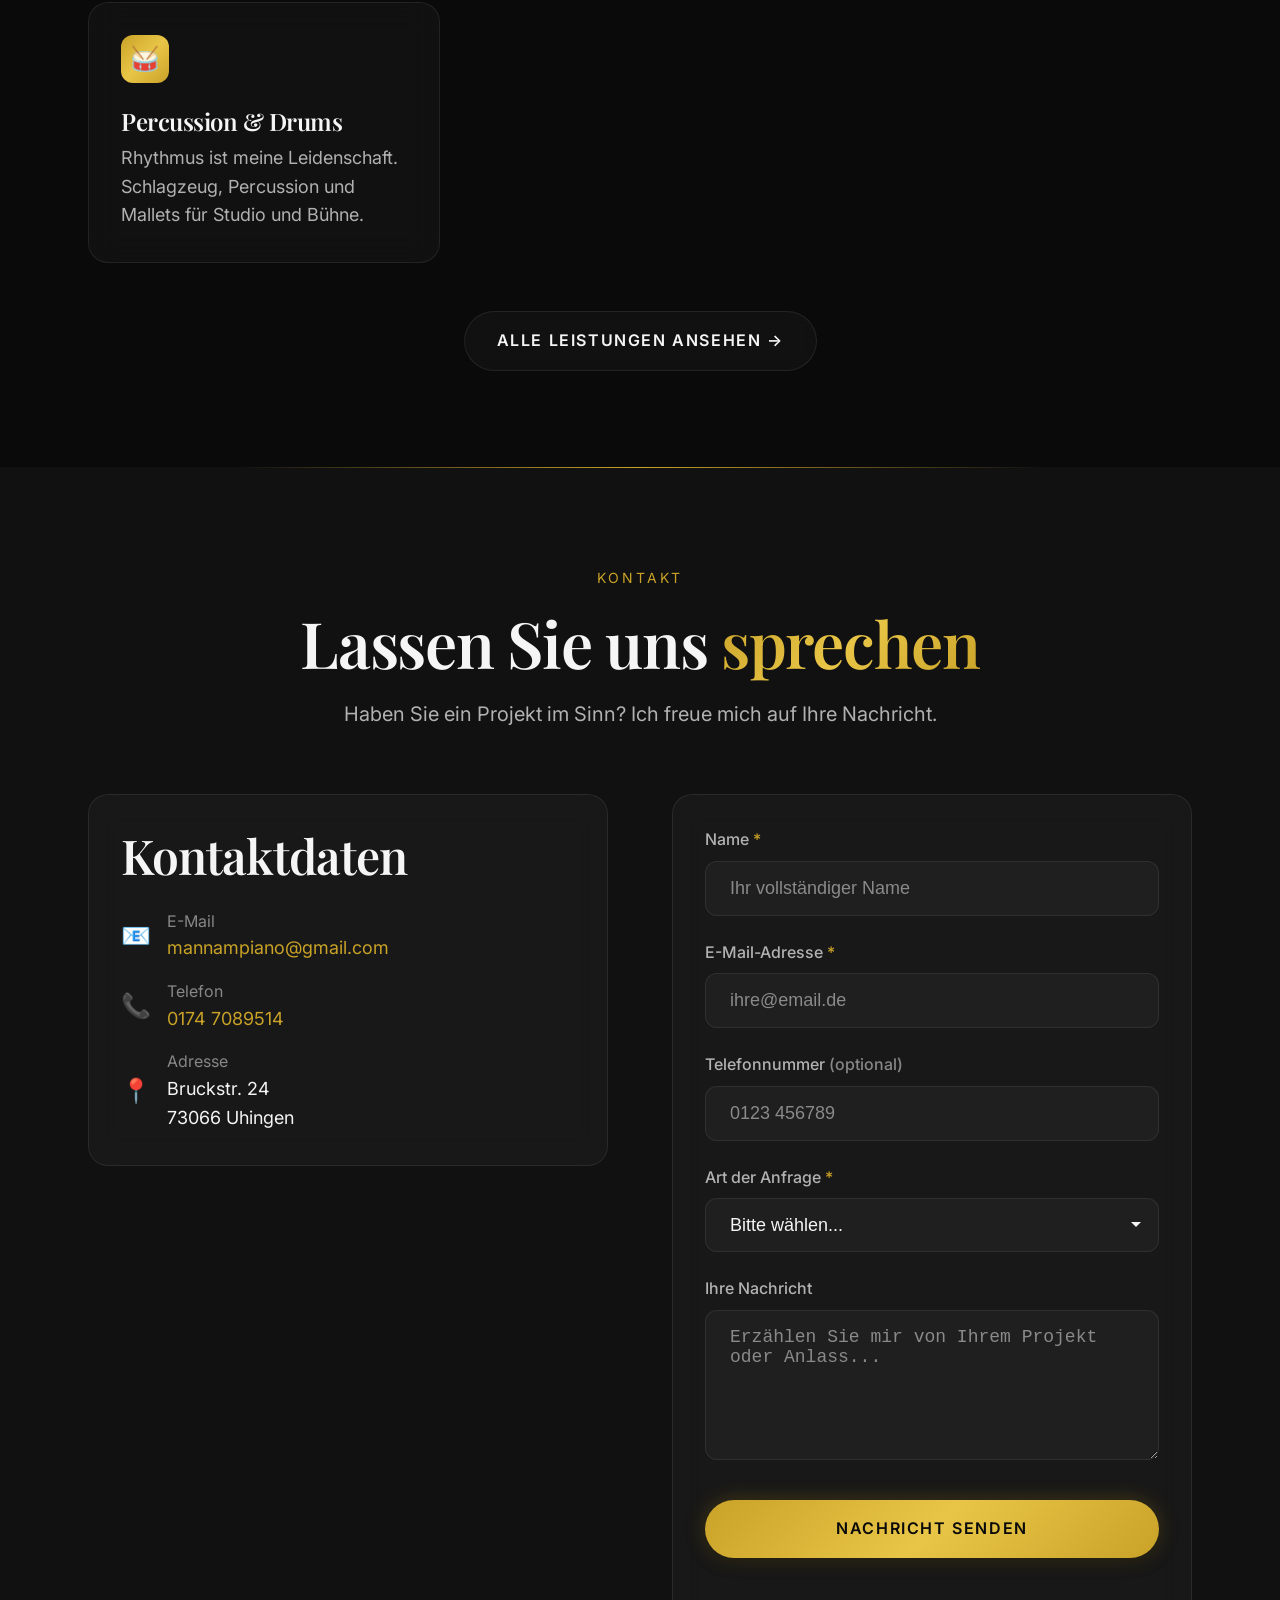
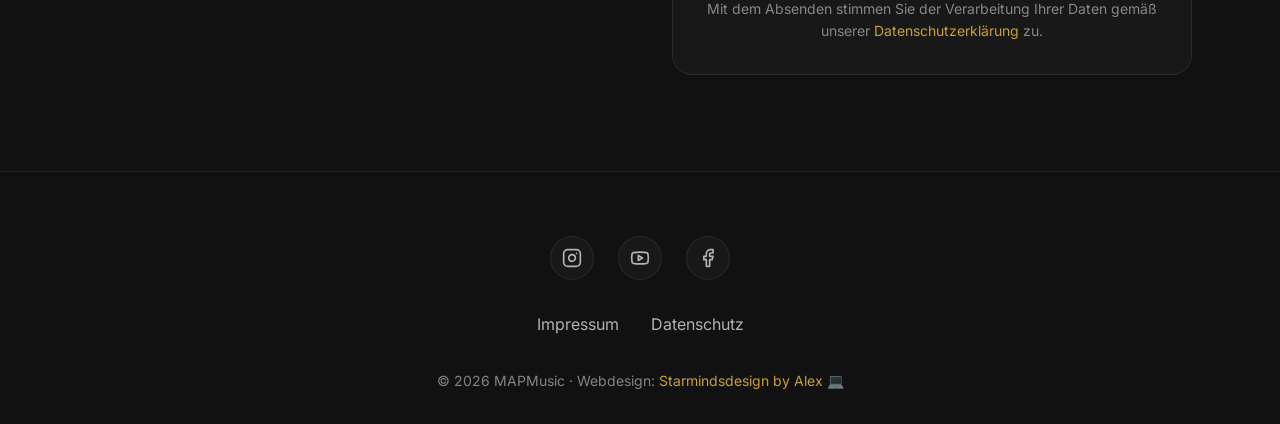
==== commit c472118d: "Fix: FormSubmit _next URL auf vollständige GitHub Pages URL geändert" ====
--- a/index.html
+++ b/index.html
@@ -1,34 +1,41 @@
 <!DOCTYPE html>
 <html lang="de">
+
 <head>
-  <meta charset="UTF-8">
-  <meta name="viewport" content="width=device-width, initial-scale=1.0">
-  <meta name="description" content="MAPMusic - Stefan Weidner: Professioneller Musiker, Komponist & Arrangeur. Live-Auftritte, Musikproduktion und Komposition für jeden Anlass.">
-  <meta name="keywords" content="Musiker, Pianist, Komponist, Arrangeur, Musikproduktion, Live-Musik, Hochzeit, Events, Stuttgart, Uhingen">
-  <meta name="author" content="Stefan Weidner">
-  
-  <!-- Open Graph / Social Media -->
-  <meta property="og:type" content="website">
-  <meta property="og:url" content="https://mapmusic.de/">
-  <meta property="og:title" content="MAPMusic - Stefan Weidner | Musiker, Komponist & Arrangeur">
-  <meta property="og:description" content="Professionelle Musik für jeden Anlass. Live-Auftritte, Komposition, Produktion und mehr.">
-  <meta property="og:image" content="assets/images/stefan-hero.png">
-  
-  <!-- LLM Context Markers -->
-  <meta name="llm:context" content="MAPMusic is a professional music service by Stefan Weidner, offering live performances, music composition, arrangement, and production services in the Stuttgart/Uhingen area of Germany.">
-  
-  <title>MAPMusic - Stefan Weidner | Musiker, Komponist & Arrangeur</title>
-  
-  <!-- Fonts -->
-  <link rel="preconnect" href="https://fonts.googleapis.com">
-  <link rel="preconnect" href="https://fonts.gstatic.com" crossorigin>
-  <link href="https://fonts.googleapis.com/css2?family=Inter:wght@400;500;600;700&family=Playfair+Display:wght@400;600;700&display=swap" rel="stylesheet">
-  
-  <!-- Styles -->
-  <link rel="stylesheet" href="css/style.css">
-  
-  <!-- Schema.org JSON-LD -->
-  <script type="application/ld+json">
+    <meta charset="UTF-8">
+    <meta name="viewport" content="width=device-width, initial-scale=1.0">
+    <meta name="description"
+        content="MAPMusic - Stefan Weidner: Professioneller Musiker, Komponist & Arrangeur. Live-Auftritte, Musikproduktion und Komposition für jeden Anlass.">
+    <meta name="keywords"
+        content="Musiker, Pianist, Komponist, Arrangeur, Musikproduktion, Live-Musik, Hochzeit, Events, Stuttgart, Uhingen">
+    <meta name="author" content="Stefan Weidner">
+
+    <!-- Open Graph / Social Media -->
+    <meta property="og:type" content="website">
+    <meta property="og:url" content="https://mapmusic.de/">
+    <meta property="og:title" content="MAPMusic - Stefan Weidner | Musiker, Komponist & Arrangeur">
+    <meta property="og:description"
+        content="Professionelle Musik für jeden Anlass. Live-Auftritte, Komposition, Produktion und mehr.">
+    <meta property="og:image" content="assets/images/stefan-hero.png">
+
+    <!-- LLM Context Markers -->
+    <meta name="llm:context"
+        content="MAPMusic is a professional music service by Stefan Weidner, offering live performances, music composition, arrangement, and production services in the Stuttgart/Uhingen area of Germany.">
+
+    <title>MAPMusic - Stefan Weidner | Musiker, Komponist & Arrangeur</title>
+
+    <!-- Fonts -->
+    <link rel="preconnect" href="https://fonts.googleapis.com">
+    <link rel="preconnect" href="https://fonts.gstatic.com" crossorigin>
+    <link
+        href="https://fonts.googleapis.com/css2?family=Inter:wght@400;500;600;700&family=Playfair+Display:wght@400;600;700&display=swap"
+        rel="stylesheet">
+
+    <!-- Styles -->
+    <link rel="stylesheet" href="css/style.css">
+
+    <!-- Schema.org JSON-LD -->
+    <script type="application/ld+json">
   {
     "@context": "https://schema.org",
     "@type": "MusicGroup",
@@ -58,242 +65,279 @@
   }
   </script>
 </head>
+
 <body>
-  <!-- Navigation -->
-  <nav class="nav" role="navigation" aria-label="Hauptnavigation">
-    <div class="container nav-container">
-      <a href="index.html" class="nav-logo" aria-label="MAPMusic Startseite">
-        MAP<span class="text-gold">Music</span>
-      </a>
-      
-      <button class="nav-toggle" aria-label="Menü öffnen" aria-expanded="false">
-        <span></span>
-        <span></span>
-        <span></span>
-      </button>
-      
-      <ul class="nav-links">
-        <li><a href="index.html" class="nav-link active">Home</a></li>
-        <li><a href="vita.html" class="nav-link">Über Mich</a></li>
-        <li><a href="leistungen.html" class="nav-link">Leistungen</a></li>
-        <li><a href="referenzen.html" class="nav-link">Referenzen</a></li>
-        <li><a href="media.html" class="nav-link">Media</a></li>
-        <li><a href="#kontakt" class="nav-link">Kontakt</a></li>
-      </ul>
-    </div>
-  </nav>
-
-  <main>
-    <!-- Hero Section -->
-    <section class="hero" aria-labelledby="hero-title">
-      <div class="hero-bg">
-        <img src="assets/images/stefan-hero.png" alt="" aria-hidden="true" loading="eager">
-      </div>
-      
-      <div class="container">
-        <div class="hero-content">
-          <div class="hero-text">
-            <span class="hero-subtitle">Musiker · Komponist · Arrangeur</span>
-            <h1 id="hero-title" class="hero-title">
-              Stefan <span class="text-gradient">Weidner</span>
-            </h1>
-            <p class="hero-description">
-              Wo die Sprache aufhört, fängt Musik an. Professionelle musikalische Begleitung für Ihre besonderen Momente – von der intimen Feier bis zur großen Bühne.
+    <!-- Navigation -->
+    <nav class="nav" role="navigation" aria-label="Hauptnavigation">
+        <div class="container nav-container">
+            <a href="index.html" class="nav-logo" aria-label="MAPMusic Startseite">
+                MAP<span class="text-gold">Music</span>
+            </a>
+
+            <button class="nav-toggle" aria-label="Menü öffnen" aria-expanded="false">
+                <span></span>
+                <span></span>
+                <span></span>
+            </button>
+
+            <ul class="nav-links">
+                <li><a href="index.html" class="nav-link active">Home</a></li>
+                <li><a href="vita.html" class="nav-link">Über Mich</a></li>
+                <li><a href="leistungen.html" class="nav-link">Leistungen</a></li>
+                <li><a href="referenzen.html" class="nav-link">Referenzen</a></li>
+                <li><a href="media.html" class="nav-link">Media</a></li>
+                <li><a href="#kontakt" class="nav-link">Kontakt</a></li>
+            </ul>
+        </div>
+    </nav>
+
+    <main>
+        <!-- Hero Section -->
+        <section class="hero" aria-labelledby="hero-title">
+            <div class="hero-bg">
+                <img src="assets/images/stefan-hero.png" alt="" aria-hidden="true" loading="eager">
+            </div>
+
+            <div class="container">
+                <div class="hero-content">
+                    <div class="hero-text">
+                        <span class="hero-subtitle">Musiker · Komponist · Arrangeur</span>
+                        <h1 id="hero-title" class="hero-title">
+                            Stefan <span class="text-gradient">Weidner</span>
+                        </h1>
+                        <p class="hero-description">
+                            Wo die Sprache aufhört, fängt Musik an. Professionelle musikalische Begleitung für Ihre
+                            besonderen Momente – von der intimen Feier bis zur großen Bühne.
+                        </p>
+                        <div class="hero-buttons">
+                            <a href="#kontakt" class="btn btn-primary">Jetzt Anfragen</a>
+                            <a href="leistungen.html" class="btn btn-secondary">Leistungen entdecken</a>
+                        </div>
+                    </div>
+
+                    <div class="hero-image">
+                        <img src="assets/images/stefan-hero.png" alt="Stefan Weidner - Professioneller Musiker"
+                            width="500" height="600">
+                    </div>
+                </div>
+            </div>
+        </section>
+
+        <!-- Services Preview -->
+        <section class="section" aria-labelledby="services-title">
+            <div class="container">
+                <header class="section-header">
+                    <span class="section-label">Was ich biete</span>
+                    <h2 id="services-title" class="section-title">Musik für <span class="text-gradient">jeden
+                            Anlass</span></h2>
+                    <p class="section-description">
+                        Von Live-Auftritten über Musikproduktion bis hin zu individuellen Kompositionen – ich bringe
+                        Ihre Vision zum Klingen.
+                    </p>
+                </header>
+
+                <div class="bento-grid">
+                    <article class="glass-card bento-item animate-on-scroll">
+                        <div class="bento-icon">🎹</div>
+                        <h3 class="bento-title">Live-Auftritte</h3>
+                        <p class="bento-text">
+                            Piano, Keyboard und mehr – ob Hochzeit, Firmenfeier oder Trauerfeier, ich schaffe die
+                            passende musikalische Atmosphäre.
+                        </p>
+                    </article>
+
+                    <article class="glass-card bento-item animate-on-scroll">
+                        <div class="bento-icon">🎼</div>
+                        <h3 class="bento-title">Komposition & Arrangement</h3>
+                        <p class="bento-text">
+                            Individuelle Kompositionen und professionelle Arrangements für Film, Theater, und
+                            persönliche Projekte.
+                        </p>
+                    </article>
+
+                    <article class="glass-card bento-item animate-on-scroll">
+                        <div class="bento-icon">🎙️</div>
+                        <h3 class="bento-title">Produktion & Aufnahme</h3>
+                        <p class="bento-text">
+                            Vom ersten Ton bis zum fertigen Track – professionelle Musikproduktion mit modernster
+                            Technik.
+                        </p>
+                    </article>
+
+                    <article class="glass-card bento-item animate-on-scroll">
+                        <div class="bento-icon">🥁</div>
+                        <h3 class="bento-title">Percussion & Drums</h3>
+                        <p class="bento-text">
+                            Rhythmus ist meine Leidenschaft. Schlagzeug, Percussion und Mallets für Studio und Bühne.
+                        </p>
+                    </article>
+                </div>
+
+                <div class="text-center" style="margin-top: var(--space-2xl);">
+                    <a href="leistungen.html" class="btn btn-secondary">Alle Leistungen ansehen →</a>
+                </div>
+            </div>
+        </section>
+
+        <!-- Contact Section -->
+        <section id="kontakt" class="section contact-section" aria-labelledby="contact-title">
+            <div class="container">
+                <header class="section-header">
+                    <span class="section-label">Kontakt</span>
+                    <h2 id="contact-title" class="section-title">Lassen Sie uns <span
+                            class="text-gradient">sprechen</span></h2>
+                    <p class="section-description">
+                        Haben Sie ein Projekt im Sinn? Ich freue mich auf Ihre Nachricht.
+                    </p>
+                </header>
+
+                <div class="contact-grid">
+                    <div class="contact-info">
+                        <div class="glass-card" style="padding: var(--space-xl);">
+                            <h3 style="margin-bottom: var(--space-lg);">Kontaktdaten</h3>
+
+                            <div style="display: flex; flex-direction: column; gap: var(--space-md);">
+                                <div style="display: flex; align-items: center; gap: var(--space-md);">
+                                    <span style="font-size: 1.5rem;">📧</span>
+                                    <div>
+                                        <p style="color: var(--color-text-muted); font-size: var(--text-sm);">E-Mail</p>
+                                        <a href="mailto:mannampiano@gmail.com"
+                                            style="color: var(--color-gold);">mannampiano@gmail.com</a>
+                                    </div>
+                                </div>
+
+                                <div style="display: flex; align-items: center; gap: var(--space-md);">
+                                    <span style="font-size: 1.5rem;">📞</span>
+                                    <div>
+                                        <p style="color: var(--color-text-muted); font-size: var(--text-sm);">Telefon
+                                        </p>
+                                        <a href="tel:+4917470895114" style="color: var(--color-gold);">0174 7089514</a>
+                                    </div>
+                                </div>
+
+                                <div style="display: flex; align-items: center; gap: var(--space-md);">
+                                    <span style="font-size: 1.5rem;">📍</span>
+                                    <div>
+                                        <p style="color: var(--color-text-muted); font-size: var(--text-sm);">Adresse
+                                        </p>
+                                        <p>Bruckstr. 24<br>73066 Uhingen</p>
+                                    </div>
+                                </div>
+                            </div>
+                        </div>
+                    </div>
+
+                    <form class="contact-form glass-card" style="padding: var(--space-xl);"
+                        action="https://formsubmit.co/mannampiano@gmail.com" method="POST">
+                        <!-- FormSubmit Configuration -->
+                        <input type="hidden" name="_subject" value="Neue Anfrage über MAPMusic Website">
+                        <input type="hidden" name="_next"
+                            value="https://aleccorvis-cell.github.io/stefanweidner/danke.html">
+                        <input type="hidden" name="_captcha" value="false">
+
+                        <!-- Honeytrap - Hidden from humans -->
+                        <div class="ht-field" aria-hidden="true">
+                            <label for="website">Website (nicht ausfüllen)</label>
+                            <input type="text" name="website" id="website" tabindex="-1" autocomplete="off">
+                        </div>
+
+                        <div class="form-group">
+                            <label for="name" class="form-label">Name <span class="required">*</span></label>
+                            <input type="text" id="name" name="name" class="form-input"
+                                placeholder="Ihr vollständiger Name" required>
+                        </div>
+
+                        <div class="form-group">
+                            <label for="email" class="form-label">E-Mail-Adresse <span class="required">*</span></label>
+                            <input type="email" id="email" name="email" class="form-input" placeholder="ihre@email.de"
+                                required>
+                        </div>
+
+                        <div class="form-group">
+                            <label for="phone" class="form-label">Telefonnummer <span
+                                    style="color: var(--color-text-muted);">(optional)</span></label>
+                            <input type="tel" id="phone" name="phone" class="form-input" placeholder="0123 456789">
+                        </div>
+
+                        <div class="form-group">
+                            <label for="inquiry" class="form-label">Art der Anfrage <span
+                                    class="required">*</span></label>
+                            <select id="inquiry" name="inquiry" class="form-select" required>
+                                <option value="">Bitte wählen...</option>
+                                <option value="buchung">🎹 Buchungsanfrage (Live-Auftritte)</option>
+                                <option value="komposition">🎼 Komposition & Arrangement</option>
+                                <option value="produktion">🎙️ Produktion & Aufnahme</option>
+                                <option value="beratung">💬 Beratungsgespräch</option>
+                                <option value="sonstiges">📝 Sonstige Anfrage</option>
+                            </select>
+                        </div>
+
+                        <div class="form-group">
+                            <label for="message" class="form-label">Ihre Nachricht</label>
+                            <textarea id="message" name="message" class="form-textarea"
+                                placeholder="Erzählen Sie mir von Ihrem Projekt oder Anlass..."></textarea>
+                        </div>
+
+                        <div class="form-submit">
+                            <button type="submit" class="btn btn-primary" style="width: 100%;">
+                                Nachricht senden
+                            </button>
+                        </div>
+
+                        <p
+                            style="font-size: var(--text-xs); color: var(--color-text-muted); margin-top: var(--space-md); text-align: center;">
+                            Mit dem Absenden stimmen Sie der Verarbeitung Ihrer Daten gemäß unserer
+                            <a href="datenschutz.html" style="color: var(--color-gold);">Datenschutzerklärung</a> zu.
+                        </p>
+                    </form>
+                </div>
+            </div>
+        </section>
+    </main>
+
+    <!-- Footer -->
+    <footer class="footer" role="contentinfo">
+        <div class="container footer-content">
+            <div class="footer-social">
+                <a href="https://www.instagram.com/stefanmusic297/" target="_blank" rel="noopener noreferrer"
+                    class="social-link" aria-label="Instagram">
+                    <svg xmlns="http://www.w3.org/2000/svg" width="20" height="20" viewBox="0 0 24 24" fill="none"
+                        stroke="currentColor" stroke-width="2" stroke-linecap="round" stroke-linejoin="round">
+                        <rect width="20" height="20" x="2" y="2" rx="5" ry="5" />
+                        <path d="M16 11.37A4 4 0 1 1 12.63 8 4 4 0 0 1 16 11.37z" />
+                        <line x1="17.5" x2="17.51" y1="6.5" y2="6.5" />
+                    </svg>
+                </a>
+                <a href="https://www.youtube.com/@dermannampiano" target="_blank" rel="noopener noreferrer"
+                    class="social-link" aria-label="YouTube">
+                    <svg xmlns="http://www.w3.org/2000/svg" width="20" height="20" viewBox="0 0 24 24" fill="none"
+                        stroke="currentColor" stroke-width="2" stroke-linecap="round" stroke-linejoin="round">
+                        <path
+                            d="M2.5 17a24.12 24.12 0 0 1 0-10 2 2 0 0 1 1.4-1.4 49.56 49.56 0 0 1 16.2 0A2 2 0 0 1 21.5 7a24.12 24.12 0 0 1 0 10 2 2 0 0 1-1.4 1.4 49.55 49.55 0 0 1-16.2 0A2 2 0 0 1 2.5 17" />
+                        <path d="m10 15 5-3-5-3z" />
+                    </svg>
+                </a>
+                <a href="https://www.facebook.com/stefanweidner85" target="_blank" rel="noopener noreferrer"
+                    class="social-link" aria-label="Facebook">
+                    <svg xmlns="http://www.w3.org/2000/svg" width="20" height="20" viewBox="0 0 24 24" fill="none"
+                        stroke="currentColor" stroke-width="2" stroke-linecap="round" stroke-linejoin="round">
+                        <path d="M18 2h-3a5 5 0 0 0-5 5v3H7v4h3v8h4v-8h3l1-4h-4V7a1 1 0 0 1 1-1h3z" />
+                    </svg>
+                </a>
+            </div>
+
+            <nav class="footer-links" aria-label="Footer Navigation">
+                <a href="impressum.html" class="footer-link">Impressum</a>
+                <a href="datenschutz.html" class="footer-link">Datenschutz</a>
+            </nav>
+
+            <p class="footer-copyright">
+                © 2026 MAPMusic · Webdesign: <a href="#">Starmindsdesign by Alex</a> 💻
             </p>
-            <div class="hero-buttons">
-              <a href="#kontakt" class="btn btn-primary">Jetzt Anfragen</a>
-              <a href="leistungen.html" class="btn btn-secondary">Leistungen entdecken</a>
-            </div>
-          </div>
-          
-          <div class="hero-image">
-            <img src="assets/images/stefan-hero.png" alt="Stefan Weidner - Professioneller Musiker" width="500" height="600">
-          </div>
         </div>
-      </div>
-    </section>
-
-    <!-- Services Preview -->
-    <section class="section" aria-labelledby="services-title">
-      <div class="container">
-        <header class="section-header">
-          <span class="section-label">Was ich biete</span>
-          <h2 id="services-title" class="section-title">Musik für <span class="text-gradient">jeden Anlass</span></h2>
-          <p class="section-description">
-            Von Live-Auftritten über Musikproduktion bis hin zu individuellen Kompositionen – ich bringe Ihre Vision zum Klingen.
-          </p>
-        </header>
-        
-        <div class="bento-grid">
-          <article class="glass-card bento-item animate-on-scroll">
-            <div class="bento-icon">🎹</div>
-            <h3 class="bento-title">Live-Auftritte</h3>
-            <p class="bento-text">
-              Piano, Keyboard und mehr – ob Hochzeit, Firmenfeier oder Trauerfeier, ich schaffe die passende musikalische Atmosphäre.
-            </p>
-          </article>
-          
-          <article class="glass-card bento-item animate-on-scroll">
-            <div class="bento-icon">🎼</div>
-            <h3 class="bento-title">Komposition & Arrangement</h3>
-            <p class="bento-text">
-              Individuelle Kompositionen und professionelle Arrangements für Film, Theater, und persönliche Projekte.
-            </p>
-          </article>
-          
-          <article class="glass-card bento-item animate-on-scroll">
-            <div class="bento-icon">🎙️</div>
-            <h3 class="bento-title">Produktion & Aufnahme</h3>
-            <p class="bento-text">
-              Vom ersten Ton bis zum fertigen Track – professionelle Musikproduktion mit modernster Technik.
-            </p>
-          </article>
-          
-          <article class="glass-card bento-item animate-on-scroll">
-            <div class="bento-icon">🥁</div>
-            <h3 class="bento-title">Percussion & Drums</h3>
-            <p class="bento-text">
-              Rhythmus ist meine Leidenschaft. Schlagzeug, Percussion und Mallets für Studio und Bühne.
-            </p>
-          </article>
-        </div>
-        
-        <div class="text-center" style="margin-top: var(--space-2xl);">
-          <a href="leistungen.html" class="btn btn-secondary">Alle Leistungen ansehen →</a>
-        </div>
-      </div>
-    </section>
-
-    <!-- Contact Section -->
-    <section id="kontakt" class="section contact-section" aria-labelledby="contact-title">
-      <div class="container">
-        <header class="section-header">
-          <span class="section-label">Kontakt</span>
-          <h2 id="contact-title" class="section-title">Lassen Sie uns <span class="text-gradient">sprechen</span></h2>
-          <p class="section-description">
-            Haben Sie ein Projekt im Sinn? Ich freue mich auf Ihre Nachricht.
-          </p>
-        </header>
-        
-        <div class="contact-grid">
-          <div class="contact-info">
-            <div class="glass-card" style="padding: var(--space-xl);">
-              <h3 style="margin-bottom: var(--space-lg);">Kontaktdaten</h3>
-              
-              <div style="display: flex; flex-direction: column; gap: var(--space-md);">
-                <div style="display: flex; align-items: center; gap: var(--space-md);">
-                  <span style="font-size: 1.5rem;">📧</span>
-                  <div>
-                    <p style="color: var(--color-text-muted); font-size: var(--text-sm);">E-Mail</p>
-                    <a href="mailto:mannampiano@gmail.com" style="color: var(--color-gold);">mannampiano@gmail.com</a>
-                  </div>
-                </div>
-                
-                <div style="display: flex; align-items: center; gap: var(--space-md);">
-                  <span style="font-size: 1.5rem;">📞</span>
-                  <div>
-                    <p style="color: var(--color-text-muted); font-size: var(--text-sm);">Telefon</p>
-                    <a href="tel:+4917470895114" style="color: var(--color-gold);">0174 7089514</a>
-                  </div>
-                </div>
-                
-                <div style="display: flex; align-items: center; gap: var(--space-md);">
-                  <span style="font-size: 1.5rem;">📍</span>
-                  <div>
-                    <p style="color: var(--color-text-muted); font-size: var(--text-sm);">Adresse</p>
-                    <p>Bruckstr. 24<br>73066 Uhingen</p>
-                  </div>
-                </div>
-              </div>
-            </div>
-          </div>
-          
-          <form class="contact-form glass-card" style="padding: var(--space-xl);" action="https://formsubmit.co/mannampiano@gmail.com" method="POST">
-            <!-- FormSubmit Configuration -->
-            <input type="hidden" name="_subject" value="Neue Anfrage über MAPMusic Website">
-            <input type="hidden" name="_next" value="danke.html">
-            <input type="hidden" name="_captcha" value="false">
-            
-            <!-- Honeytrap - Hidden from humans -->
-            <div class="ht-field" aria-hidden="true">
-              <label for="website">Website (nicht ausfüllen)</label>
-              <input type="text" name="website" id="website" tabindex="-1" autocomplete="off">
-            </div>
-            
-            <div class="form-group">
-              <label for="name" class="form-label">Name <span class="required">*</span></label>
-              <input type="text" id="name" name="name" class="form-input" placeholder="Ihr vollständiger Name" required>
-            </div>
-            
-            <div class="form-group">
-              <label for="email" class="form-label">E-Mail-Adresse <span class="required">*</span></label>
-              <input type="email" id="email" name="email" class="form-input" placeholder="ihre@email.de" required>
-            </div>
-            
-            <div class="form-group">
-              <label for="phone" class="form-label">Telefonnummer <span style="color: var(--color-text-muted);">(optional)</span></label>
-              <input type="tel" id="phone" name="phone" class="form-input" placeholder="0123 456789">
-            </div>
-            
-            <div class="form-group">
-              <label for="inquiry" class="form-label">Art der Anfrage <span class="required">*</span></label>
-              <select id="inquiry" name="inquiry" class="form-select" required>
-                <option value="">Bitte wählen...</option>
-                <option value="buchung">🎹 Buchungsanfrage (Live-Auftritte)</option>
-                <option value="komposition">🎼 Komposition & Arrangement</option>
-                <option value="produktion">🎙️ Produktion & Aufnahme</option>
-                <option value="beratung">💬 Beratungsgespräch</option>
-                <option value="sonstiges">📝 Sonstige Anfrage</option>
-              </select>
-            </div>
-            
-            <div class="form-group">
-              <label for="message" class="form-label">Ihre Nachricht</label>
-              <textarea id="message" name="message" class="form-textarea" placeholder="Erzählen Sie mir von Ihrem Projekt oder Anlass..."></textarea>
-            </div>
-            
-            <div class="form-submit">
-              <button type="submit" class="btn btn-primary" style="width: 100%;">
-                Nachricht senden
-              </button>
-            </div>
-            
-            <p style="font-size: var(--text-xs); color: var(--color-text-muted); margin-top: var(--space-md); text-align: center;">
-              Mit dem Absenden stimmen Sie der Verarbeitung Ihrer Daten gemäß unserer 
-              <a href="datenschutz.html" style="color: var(--color-gold);">Datenschutzerklärung</a> zu.
-            </p>
-          </form>
-        </div>
-      </div>
-    </section>
-  </main>
-
-  <!-- Footer -->
-  <footer class="footer" role="contentinfo">
-    <div class="container footer-content">
-      <div class="footer-social">
-        <a href="https://www.instagram.com/stefanmusic297/" target="_blank" rel="noopener noreferrer" class="social-link" aria-label="Instagram">
-          <svg xmlns="http://www.w3.org/2000/svg" width="20" height="20" viewBox="0 0 24 24" fill="none" stroke="currentColor" stroke-width="2" stroke-linecap="round" stroke-linejoin="round"><rect width="20" height="20" x="2" y="2" rx="5" ry="5"/><path d="M16 11.37A4 4 0 1 1 12.63 8 4 4 0 0 1 16 11.37z"/><line x1="17.5" x2="17.51" y1="6.5" y2="6.5"/></svg>
-        </a>
-        <a href="https://www.youtube.com/@dermannampiano" target="_blank" rel="noopener noreferrer" class="social-link" aria-label="YouTube">
-          <svg xmlns="http://www.w3.org/2000/svg" width="20" height="20" viewBox="0 0 24 24" fill="none" stroke="currentColor" stroke-width="2" stroke-linecap="round" stroke-linejoin="round"><path d="M2.5 17a24.12 24.12 0 0 1 0-10 2 2 0 0 1 1.4-1.4 49.56 49.56 0 0 1 16.2 0A2 2 0 0 1 21.5 7a24.12 24.12 0 0 1 0 10 2 2 0 0 1-1.4 1.4 49.55 49.55 0 0 1-16.2 0A2 2 0 0 1 2.5 17"/><path d="m10 15 5-3-5-3z"/></svg>
-        </a>
-        <a href="https://www.facebook.com/stefanweidner85" target="_blank" rel="noopener noreferrer" class="social-link" aria-label="Facebook">
-          <svg xmlns="http://www.w3.org/2000/svg" width="20" height="20" viewBox="0 0 24 24" fill="none" stroke="currentColor" stroke-width="2" stroke-linecap="round" stroke-linejoin="round"><path d="M18 2h-3a5 5 0 0 0-5 5v3H7v4h3v8h4v-8h3l1-4h-4V7a1 1 0 0 1 1-1h3z"/></svg>
-        </a>
-      </div>
-      
-      <nav class="footer-links" aria-label="Footer Navigation">
-        <a href="impressum.html" class="footer-link">Impressum</a>
-        <a href="datenschutz.html" class="footer-link">Datenschutz</a>
-      </nav>
-      
-      <p class="footer-copyright">
-        © 2026 MAPMusic · Webdesign: <a href="#">Starmindsdesign by Alex</a> 💻
-      </p>
-    </div>
-  </footer>
-
-  <script src="js/main.js"></script>
+    </footer>
+
+    <script src="js/main.js"></script>
 </body>
-</html>
+
+</html>
--- a/css/style.css
+++ b/css/style.css
@@ -9,27 +9,27 @@
   --color-bg-primary: #0a0a0a;
   --color-bg-secondary: #111111;
   --color-bg-tertiary: #1a1a1a;
-  
+
   /* Glass Surfaces */
   --glass-bg: rgba(255, 255, 255, 0.03);
   --glass-bg-hover: rgba(255, 255, 255, 0.06);
   --glass-border: rgba(255, 255, 255, 0.08);
   --glass-border-hover: rgba(255, 255, 255, 0.15);
-  
+
   /* Accent Colors */
   --color-gold: #c9a227;
   --color-gold-light: #e8c547;
   --color-gold-dark: #9a7b1a;
-  
+
   /* Text Colors */
   --color-text-primary: #f5f5f5;
   --color-text-secondary: rgba(245, 245, 245, 0.7);
   --color-text-muted: rgba(245, 245, 245, 0.5);
-  
+
   /* Gradients */
   --gradient-gold: linear-gradient(135deg, var(--color-gold) 0%, var(--color-gold-light) 50%, var(--color-gold) 100%);
-  --gradient-glass: linear-gradient(135deg, rgba(255,255,255,0.1) 0%, rgba(255,255,255,0.02) 100%);
-  
+  --gradient-glass: linear-gradient(135deg, rgba(255, 255, 255, 0.1) 0%, rgba(255, 255, 255, 0.02) 100%);
+
   /* Spacing */
   --space-xs: 0.25rem;
   --space-sm: 0.5rem;
@@ -39,11 +39,11 @@
   --space-2xl: 3rem;
   --space-3xl: 4rem;
   --space-4xl: 6rem;
-  
+
   /* Typography */
   --font-primary: 'Inter', -apple-system, BlinkMacSystemFont, 'Segoe UI', sans-serif;
   --font-display: 'Playfair Display', Georgia, serif;
-  
+
   --text-xs: clamp(0.75rem, 1.5vw, 0.875rem);
   --text-sm: clamp(0.875rem, 2vw, 1rem);
   --text-base: clamp(1rem, 2.5vw, 1.125rem);
@@ -53,37 +53,39 @@
   --text-3xl: clamp(2rem, 5vw, 3rem);
   --text-4xl: clamp(2.5rem, 6vw, 4rem);
   --text-5xl: clamp(3rem, 8vw, 5rem);
-  
+
   /* Effects */
   --blur-sm: 8px;
   --blur-md: 16px;
   --blur-lg: 24px;
   --blur-xl: 40px;
-  
+
   --shadow-sm: 0 2px 8px rgba(0, 0, 0, 0.3);
   --shadow-md: 0 4px 16px rgba(0, 0, 0, 0.4);
   --shadow-lg: 0 8px 32px rgba(0, 0, 0, 0.5);
   --shadow-glow: 0 0 40px rgba(201, 162, 39, 0.3);
-  
+
   /* Transitions */
   --transition-fast: 150ms ease;
   --transition-base: 300ms ease;
   --transition-slow: 500ms ease;
-  
+
   /* Border Radius */
   --radius-sm: 8px;
   --radius-md: 12px;
   --radius-lg: 20px;
   --radius-xl: 32px;
   --radius-full: 9999px;
-  
+
   /* Container */
   --container-max: 1200px;
   --container-padding: clamp(1rem, 5vw, 3rem);
 }
 
 /* ========== CSS Reset & Base ========== */
-*, *::before, *::after {
+*,
+*::before,
+*::after {
   box-sizing: border-box;
   margin: 0;
   padding: 0;
@@ -114,14 +116,15 @@
   left: 0;
   right: 0;
   bottom: 0;
-  background: 
+  background:
     radial-gradient(ellipse at 20% 0%, rgba(201, 162, 39, 0.08) 0%, transparent 50%),
     radial-gradient(ellipse at 80% 100%, rgba(201, 162, 39, 0.05) 0%, transparent 50%);
   pointer-events: none;
   z-index: -1;
 }
 
-img, video {
+img,
+video {
   max-width: 100%;
   height: auto;
   display: block;
@@ -139,24 +142,47 @@
   background: none;
 }
 
-ul, ol {
+ul,
+ol {
   list-style: none;
 }
 
 /* ========== Typography ========== */
-h1, h2, h3, h4, h5, h6 {
+h1,
+h2,
+h3,
+h4,
+h5,
+h6 {
   font-family: var(--font-display);
   font-weight: 600;
   line-height: 1.2;
   letter-spacing: -0.02em;
 }
 
-h1 { font-size: var(--text-5xl); }
-h2 { font-size: var(--text-4xl); }
-h3 { font-size: var(--text-3xl); }
-h4 { font-size: var(--text-2xl); }
-h5 { font-size: var(--text-xl); }
-h6 { font-size: var(--text-lg); }
+h1 {
+  font-size: var(--text-5xl);
+}
+
+h2 {
+  font-size: var(--text-4xl);
+}
+
+h3 {
+  font-size: var(--text-3xl);
+}
+
+h4 {
+  font-size: var(--text-2xl);
+}
+
+h5 {
+  font-size: var(--text-xl);
+}
+
+h6 {
+  font-size: var(--text-lg);
+}
 
 .text-gradient {
   background: var(--gradient-gold);
@@ -192,7 +218,7 @@
   left: 0;
   right: 0;
   height: 1px;
-  background: linear-gradient(90deg, transparent, rgba(255,255,255,0.2), transparent);
+  background: linear-gradient(90deg, transparent, rgba(255, 255, 255, 0.2), transparent);
   opacity: 0;
   transition: opacity var(--transition-base);
 }
@@ -299,7 +325,7 @@
   .nav-toggle {
     display: flex;
   }
-  
+
   .nav-links {
     position: fixed;
     top: 60px;
@@ -309,17 +335,16 @@
     flex-direction: column;
     justify-content: flex-start;
     padding: var(--space-2xl);
-    background: rgba(10, 10, 10, 0.98);
-    backdrop-filter: blur(var(--blur-xl));
-    -webkit-backdrop-filter: blur(var(--blur-xl));
+    background: #0a0a0a;
+    z-index: 999;
     transform: translateX(100%);
     transition: transform var(--transition-base);
   }
-  
+
   .nav-links.active {
     transform: translateX(0);
   }
-  
+
   .nav-link {
     font-size: var(--text-lg);
     padding: var(--space-md);
@@ -360,10 +385,10 @@
   left: 0;
   right: 0;
   bottom: 0;
-  background: linear-gradient(180deg, 
-    rgba(10,10,10,0.4) 0%, 
-    rgba(10,10,10,0.8) 50%,
-    rgba(10,10,10,1) 100%);
+  background: linear-gradient(180deg,
+      rgba(10, 10, 10, 0.4) 0%,
+      rgba(10, 10, 10, 0.8) 50%,
+      rgba(10, 10, 10, 1) 100%);
 }
 
 .hero-content {
@@ -429,11 +454,11 @@
     grid-template-columns: 1fr;
     text-align: center;
   }
-  
+
   .hero-description {
     margin: 0 auto var(--space-xl);
   }
-  
+
   .hero-image {
     order: -1;
     max-width: 400px;
@@ -476,7 +501,7 @@
   left: -100%;
   width: 100%;
   height: 100%;
-  background: linear-gradient(90deg, transparent, rgba(255,255,255,0.3), transparent);
+  background: linear-gradient(90deg, transparent, rgba(255, 255, 255, 0.3), transparent);
   transition: left 0.5s ease;
 }
 
@@ -772,6 +797,24 @@
   background: linear-gradient(90deg, transparent, var(--glass-border), transparent);
 }
 
+.page-header .section-title {
+  word-break: break-word;
+  hyphens: auto;
+  -webkit-hyphens: auto;
+  padding: 0 var(--space-md);
+}
+
+@media (max-width: 480px) {
+  .page-header {
+    padding: calc(70px + var(--space-2xl)) 0 var(--space-xl);
+  }
+
+  .page-header .section-title {
+    font-size: clamp(1.75rem, 7vw, 2.5rem);
+    line-height: 1.2;
+  }
+}
+
 /* ========== Media Grid ========== */
 .media-grid {
   display: grid;
@@ -798,6 +841,7 @@
     opacity: 0;
     transform: translateY(30px);
   }
+
   to {
     opacity: 1;
     transform: translateY(0);
@@ -809,6 +853,7 @@
     opacity: 0;
     transform: translateX(30px);
   }
+
   to {
     opacity: 1;
     transform: translateX(0);
@@ -831,7 +876,7 @@
     transform: translateY(30px);
     transition: all 0.6s ease;
   }
-  
+
   .animate-on-scroll.visible {
     opacity: 1;
     transform: translateY(0);
@@ -851,12 +896,29 @@
   border: 0;
 }
 
-.text-center { text-align: center; }
-.text-gold { color: var(--color-gold); }
-.mb-sm { margin-bottom: var(--space-sm); }
-.mb-md { margin-bottom: var(--space-md); }
-.mb-lg { margin-bottom: var(--space-lg); }
-.mb-xl { margin-bottom: var(--space-xl); }
+.text-center {
+  text-align: center;
+}
+
+.text-gold {
+  color: var(--color-gold);
+}
+
+.mb-sm {
+  margin-bottom: var(--space-sm);
+}
+
+.mb-md {
+  margin-bottom: var(--space-md);
+}
+
+.mb-lg {
+  margin-bottom: var(--space-lg);
+}
+
+.mb-xl {
+  margin-bottom: var(--space-xl);
+}
 
 /* ========== Legal Pages ========== */
 .legal-content {
@@ -936,8 +998,17 @@
 }
 
 @keyframes pulse {
-  0%, 100% { transform: scale(1); box-shadow: 0 0 0 0 rgba(201, 162, 39, 0.4); }
-  50% { transform: scale(1.05); box-shadow: 0 0 0 20px rgba(201, 162, 39, 0); }
+
+  0%,
+  100% {
+    transform: scale(1);
+    box-shadow: 0 0 0 0 rgba(201, 162, 39, 0.4);
+  }
+
+  50% {
+    transform: scale(1.05);
+    box-shadow: 0 0 0 20px rgba(201, 162, 39, 0);
+  }
 }
 
 .thankyou-title {
@@ -1118,4 +1189,4 @@
 .streaming-link svg {
   width: 20px;
   height: 20px;
-}
+}
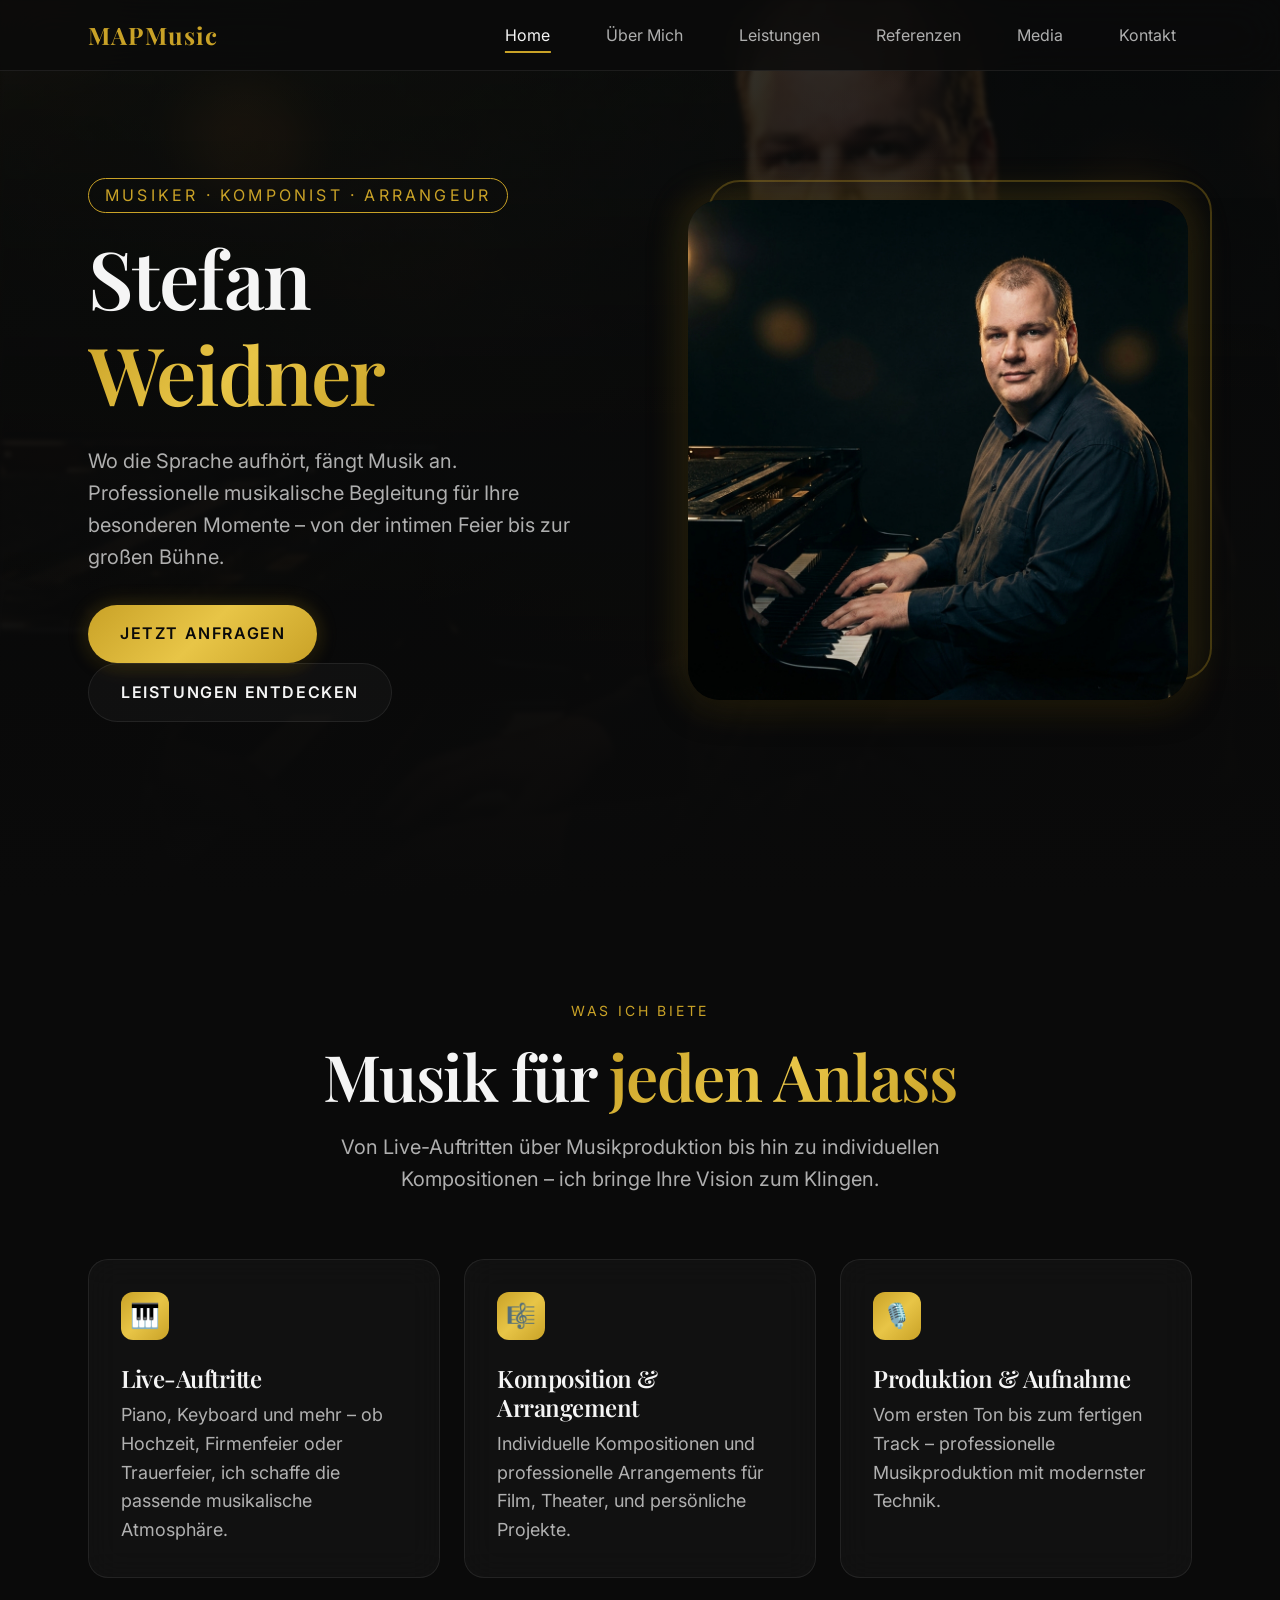
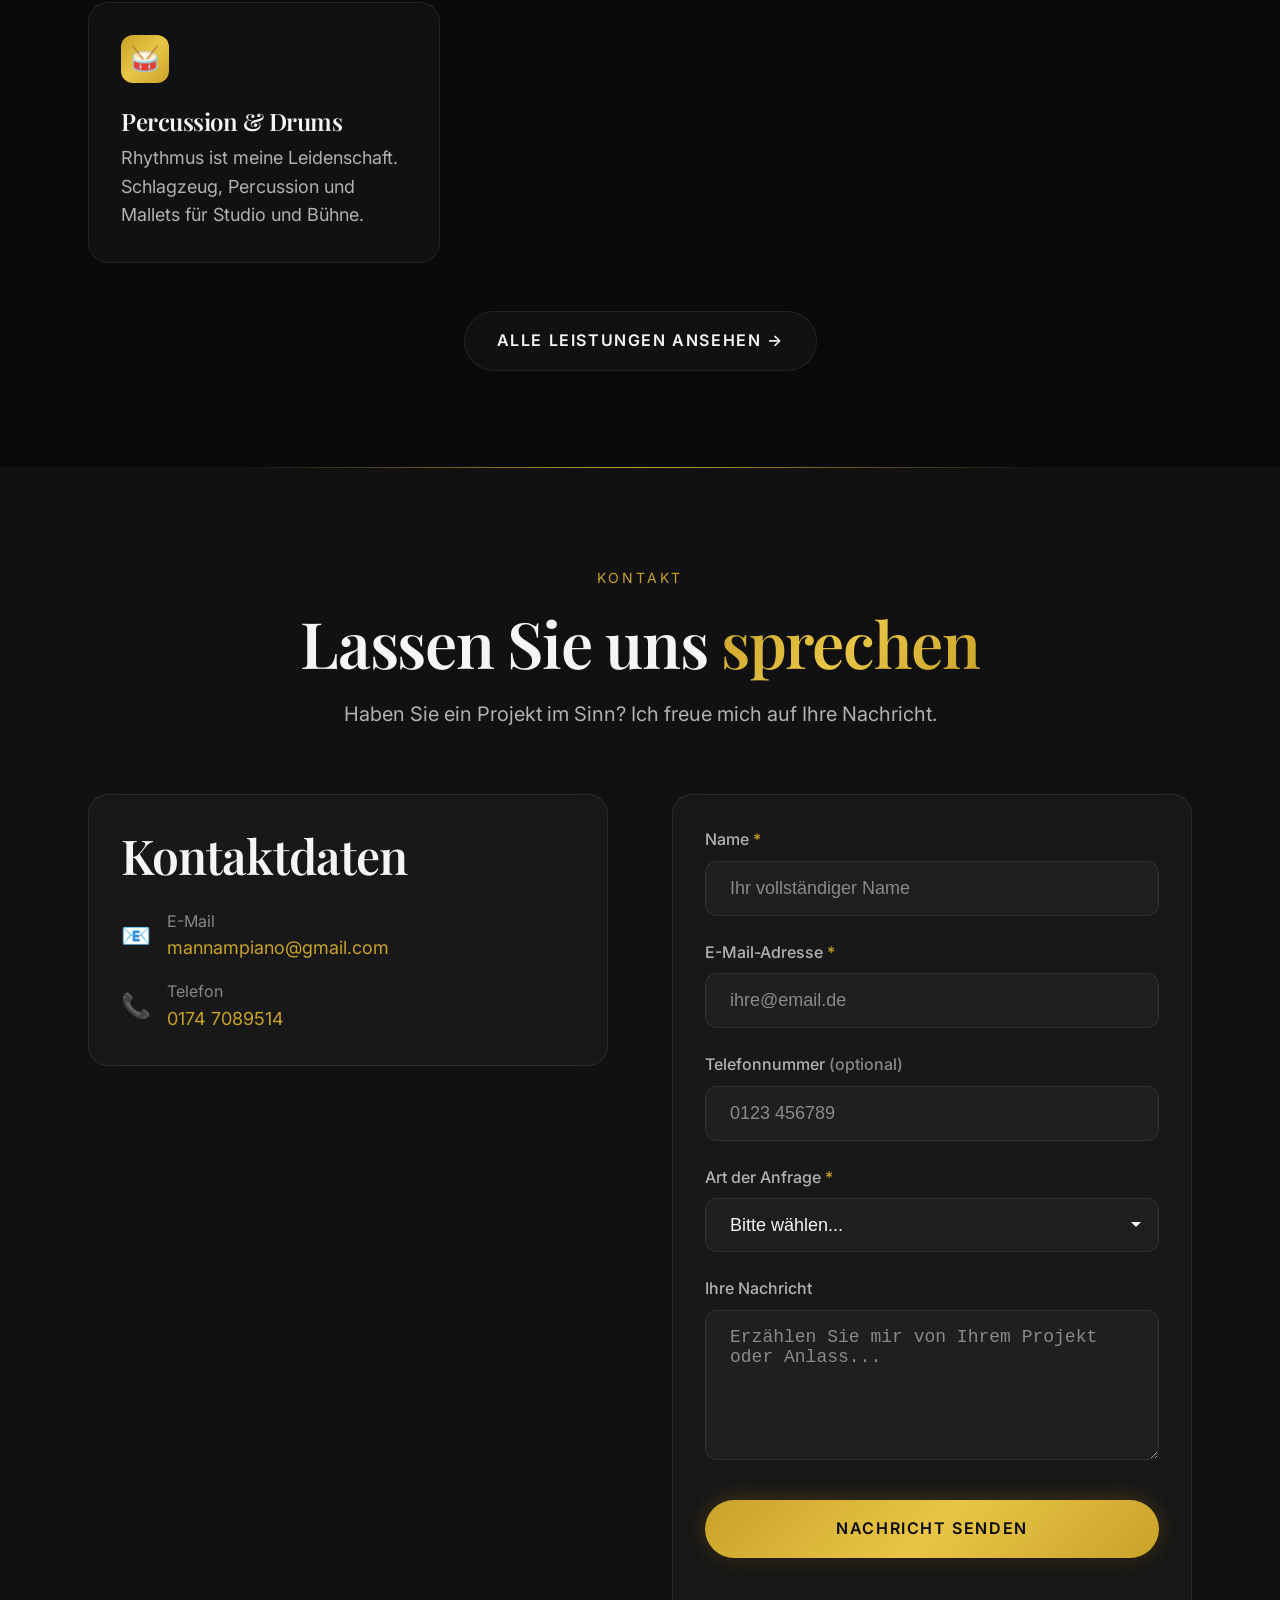
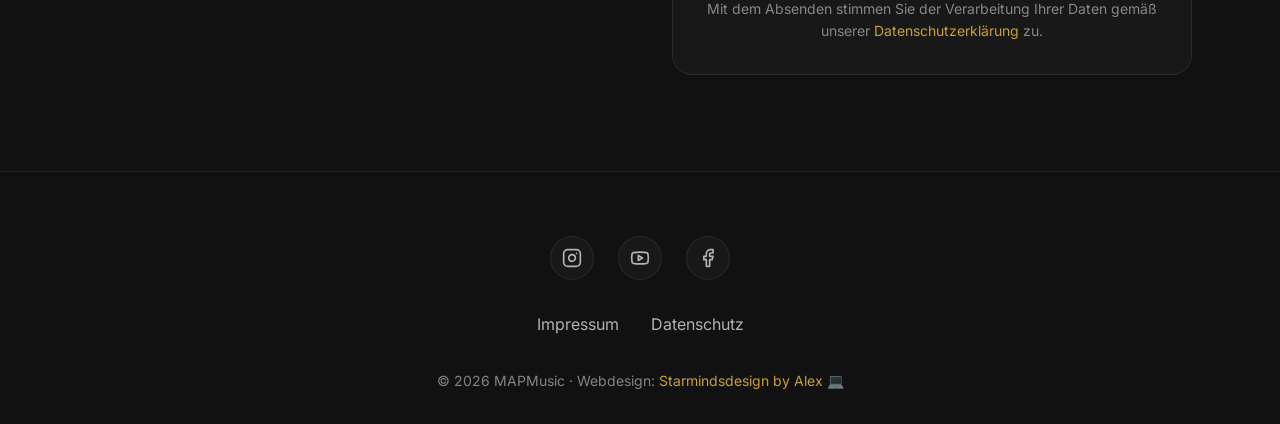
==== commit e5a0bc99: "Adresse von Indexseite entfernt - nur noch in Impressum/Datenschutz sichtbar" ====
--- a/index.html
+++ b/index.html
@@ -215,14 +215,7 @@
                                     </div>
                                 </div>
 
-                                <div style="display: flex; align-items: center; gap: var(--space-md);">
-                                    <span style="font-size: 1.5rem;">📍</span>
-                                    <div>
-                                        <p style="color: var(--color-text-muted); font-size: var(--text-sm);">Adresse
-                                        </p>
-                                        <p>Bruckstr. 24<br>73066 Uhingen</p>
-                                    </div>
-                                </div>
+
                             </div>
                         </div>
                     </div>
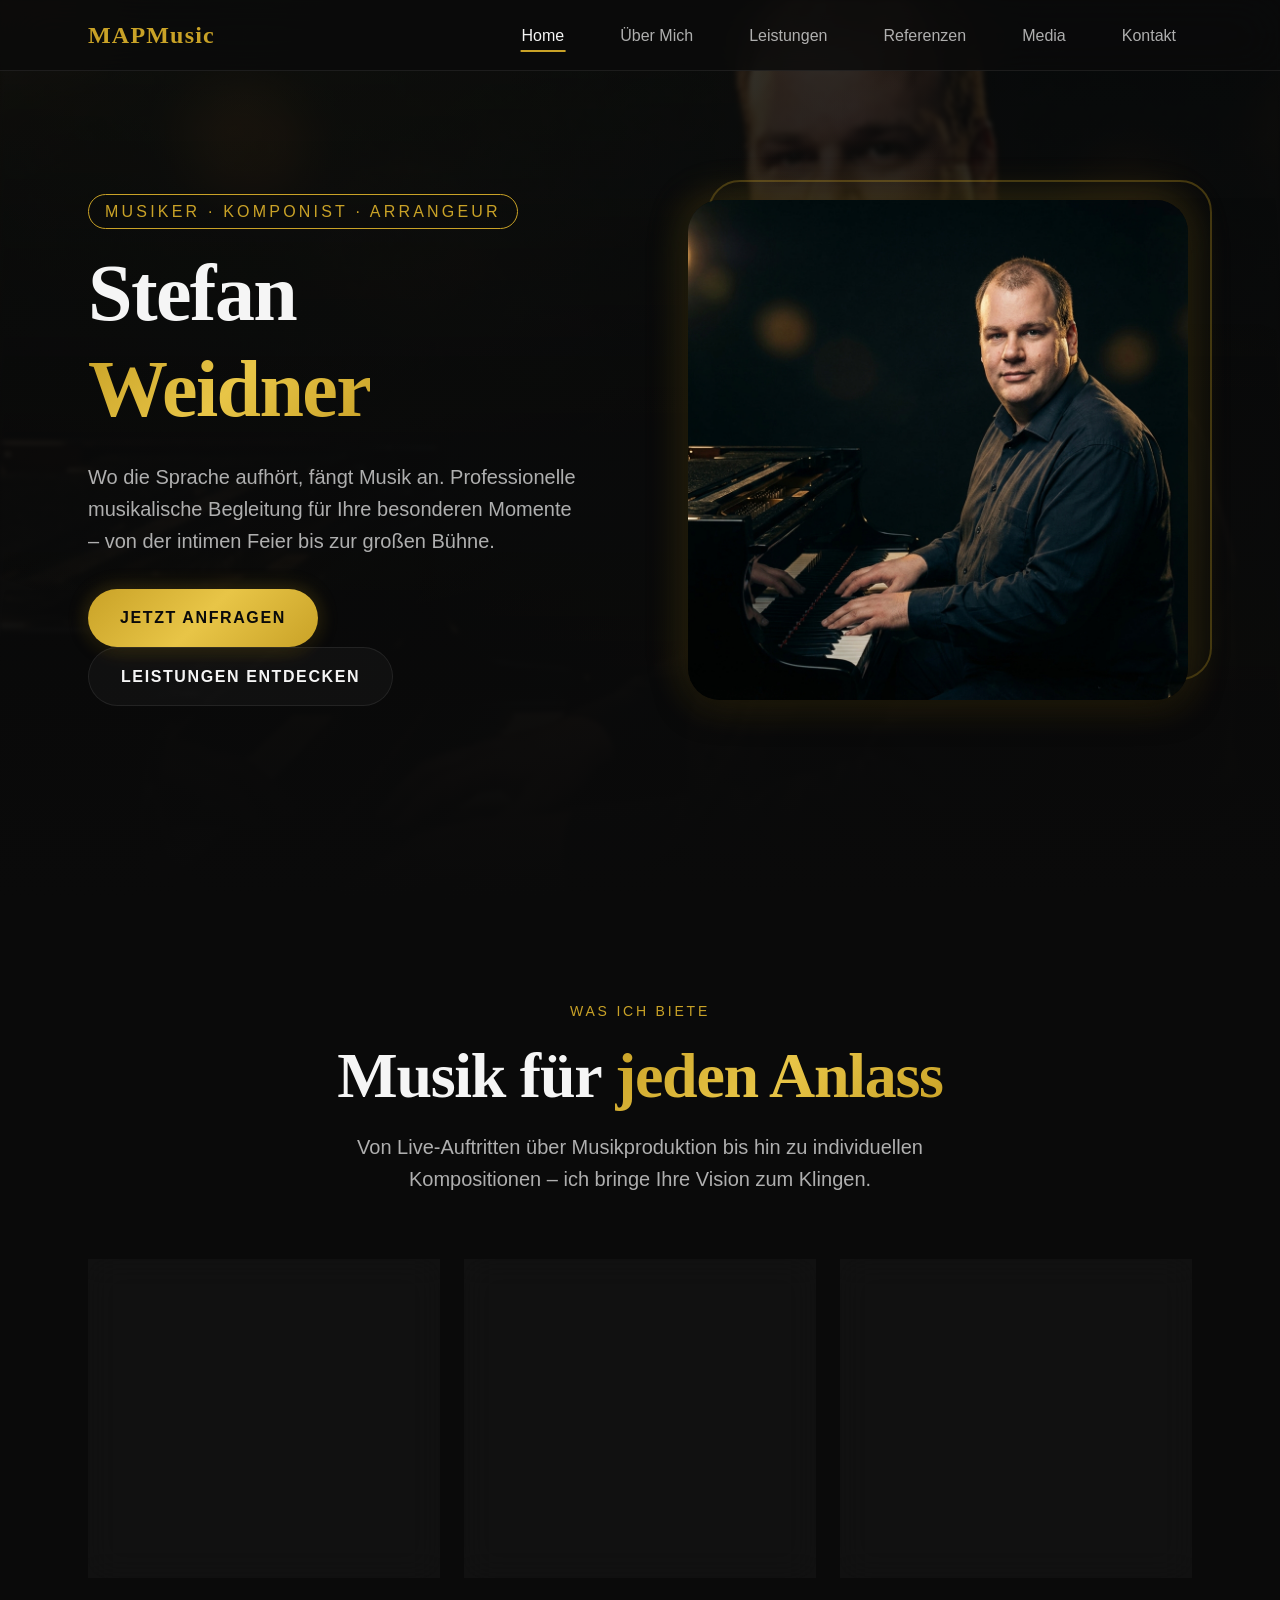
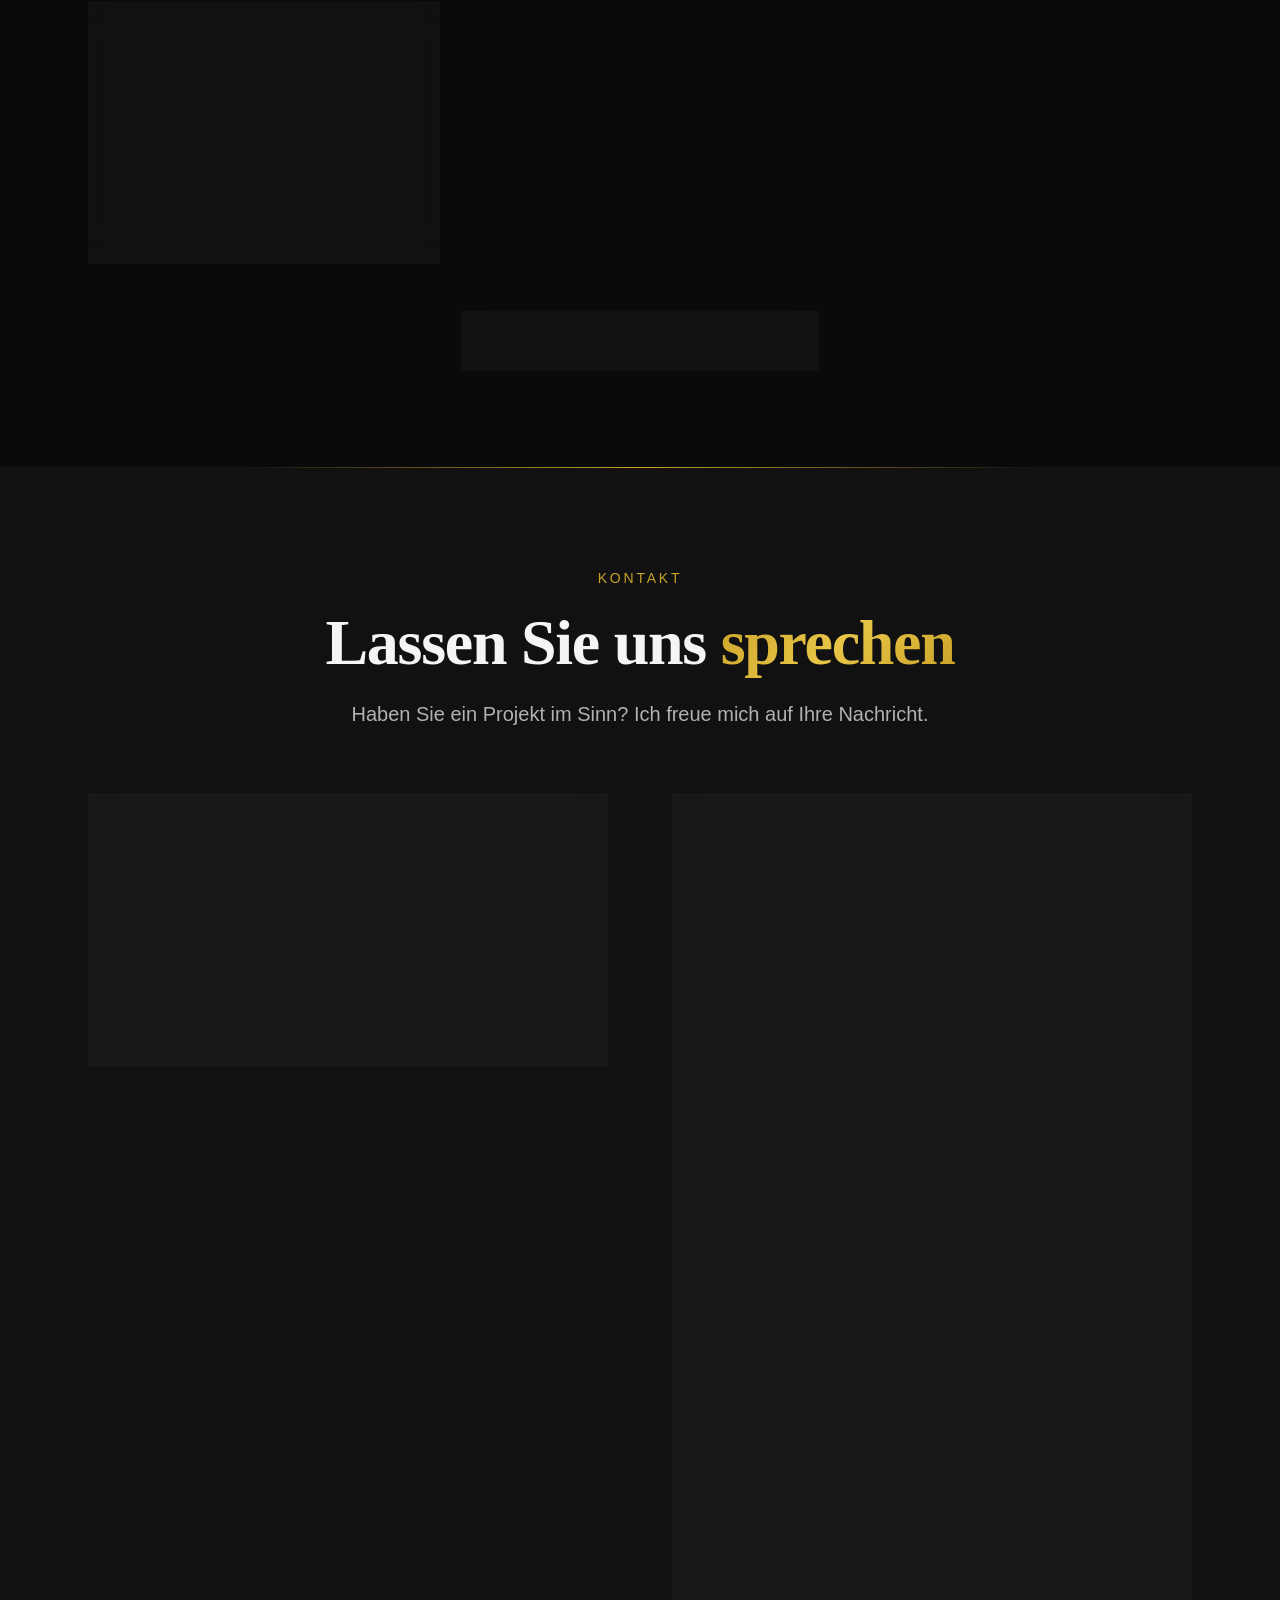
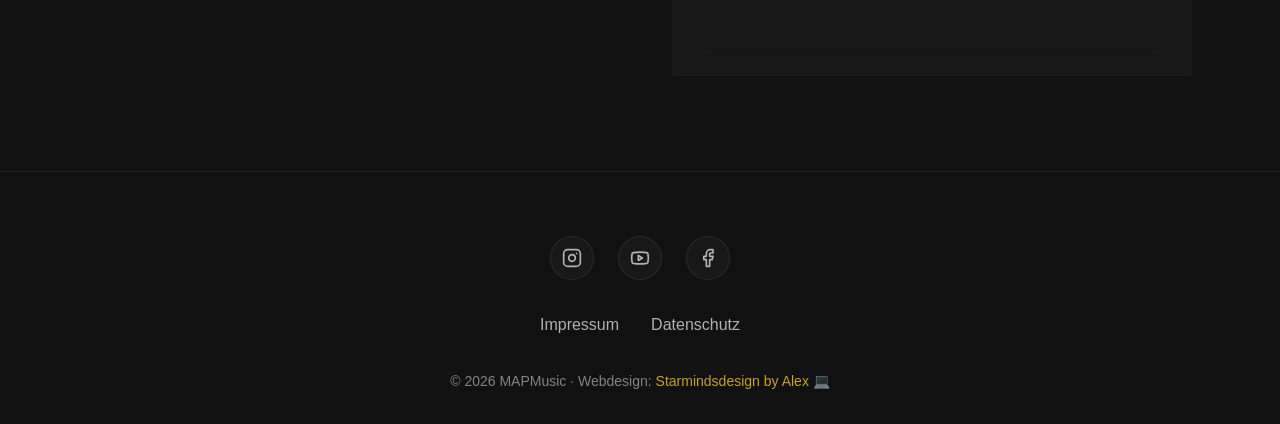
==== commit 2b1d8ce3: "DSGVO: Lokale Schriftarten statt Google Fonts - @font-face Regeln für Inter und Playfair Display (Re" ====
--- a/index.html
+++ b/index.html
@@ -24,12 +24,9 @@
 
     <title>MAPMusic - Stefan Weidner | Musiker, Komponist & Arrangeur</title>
 
-    <!-- Fonts -->
-    <link rel="preconnect" href="https://fonts.googleapis.com">
-    <link rel="preconnect" href="https://fonts.gstatic.com" crossorigin>
-    <link
-        href="https://fonts.googleapis.com/css2?family=Inter:wght@400;500;600;700&family=Playfair+Display:wght@400;600;700&display=swap"
-        rel="stylesheet">
+    <!-- Favicon -->
+    <link rel="icon" type="image/png" href="assets/images/favicon.png">
+    <link rel="apple-touch-icon" href="assets/images/favicon.png">
 
     <!-- Styles -->
     <link rel="stylesheet" href="css/style.css">
--- a/css/style.css
+++ b/css/style.css
@@ -2,6 +2,46 @@
  * MAPMusic - Liquid Glass Design System
  * 2026 Modern CSS with Container Queries, :has(), and Scroll-driven animations
  */
+
+/* ========== Local Font Faces (DSGVO-konform) ========== */
+
+/* Inter - Sans-Serif */
+@font-face {
+  font-family: 'Inter';
+  src: url('../assets/fonts/Inter-Regular.woff2') format('woff2'),
+    url('../assets/fonts/Inter-Regular.woff') format('woff');
+  font-weight: 400;
+  font-style: normal;
+  font-display: swap;
+}
+
+@font-face {
+  font-family: 'Inter';
+  src: url('../assets/fonts/Inter-Bold.woff2') format('woff2'),
+    url('../assets/fonts/Inter-Bold.woff') format('woff');
+  font-weight: 700;
+  font-style: normal;
+  font-display: swap;
+}
+
+/* Playfair Display - Serif/Display */
+@font-face {
+  font-family: 'Playfair Display';
+  src: url('../assets/fonts/PlayfairDisplay-Regular.woff2') format('woff2'),
+    url('../assets/fonts/PlayfairDisplay-Regular.woff') format('woff');
+  font-weight: 400;
+  font-style: normal;
+  font-display: swap;
+}
+
+@font-face {
+  font-family: 'Playfair Display';
+  src: url('../assets/fonts/PlayfairDisplay-Bold.woff2') format('woff2'),
+    url('../assets/fonts/PlayfairDisplay-Bold.woff') format('woff');
+  font-weight: 700;
+  font-style: normal;
+  font-display: swap;
+}
 
 /* ========== CSS Custom Properties ========== */
 :root {
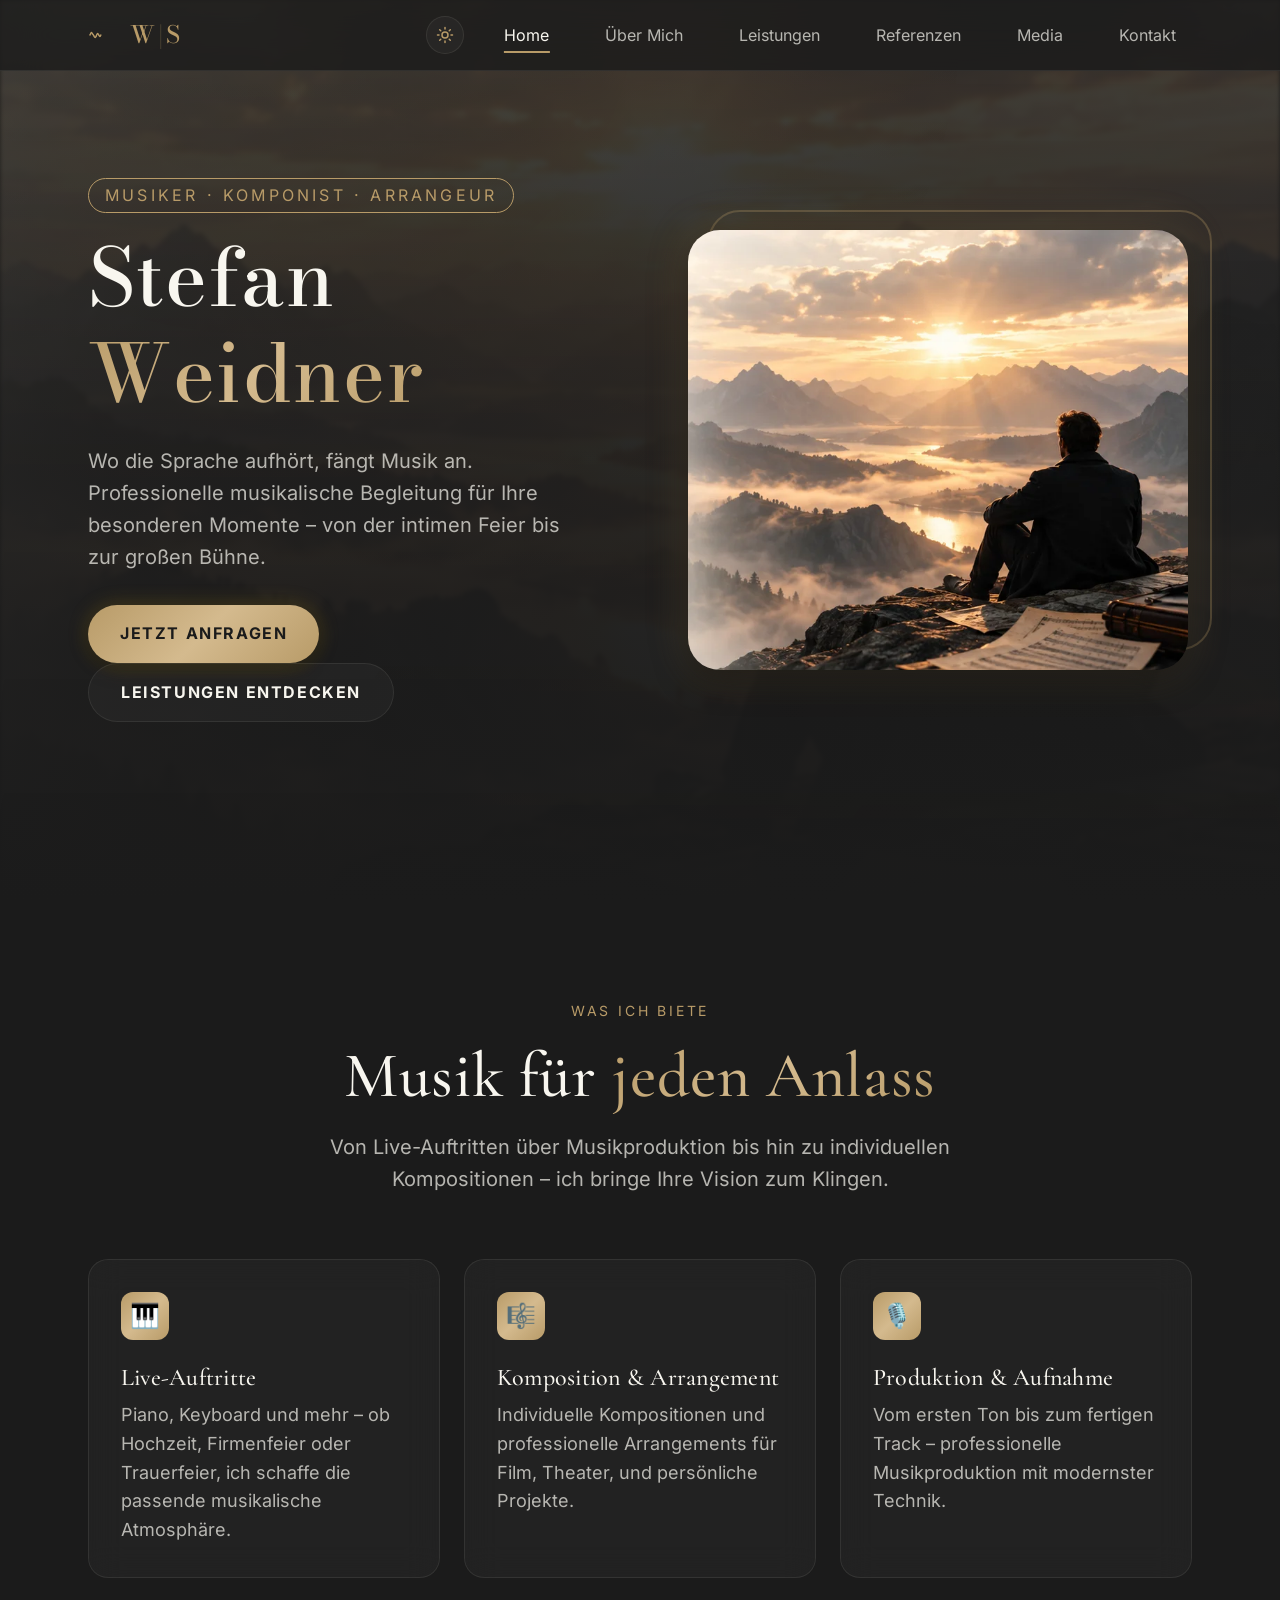
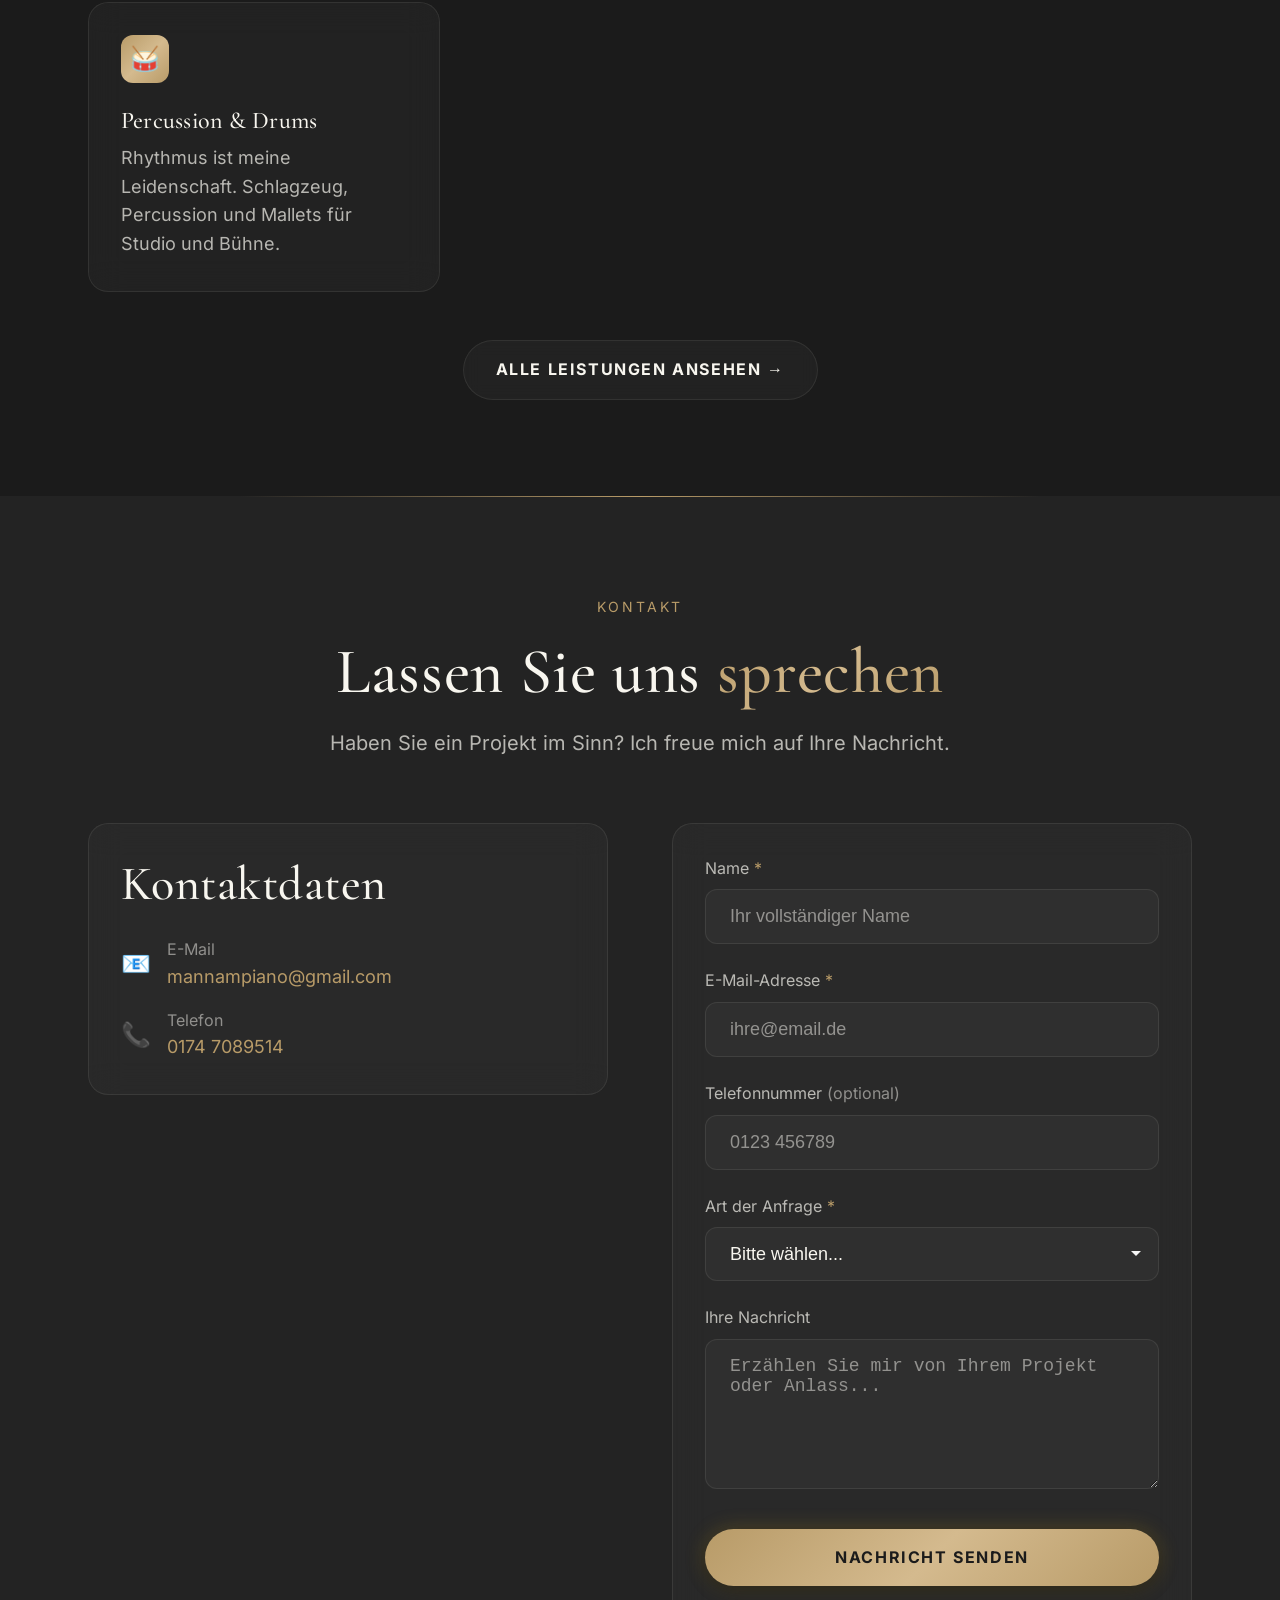
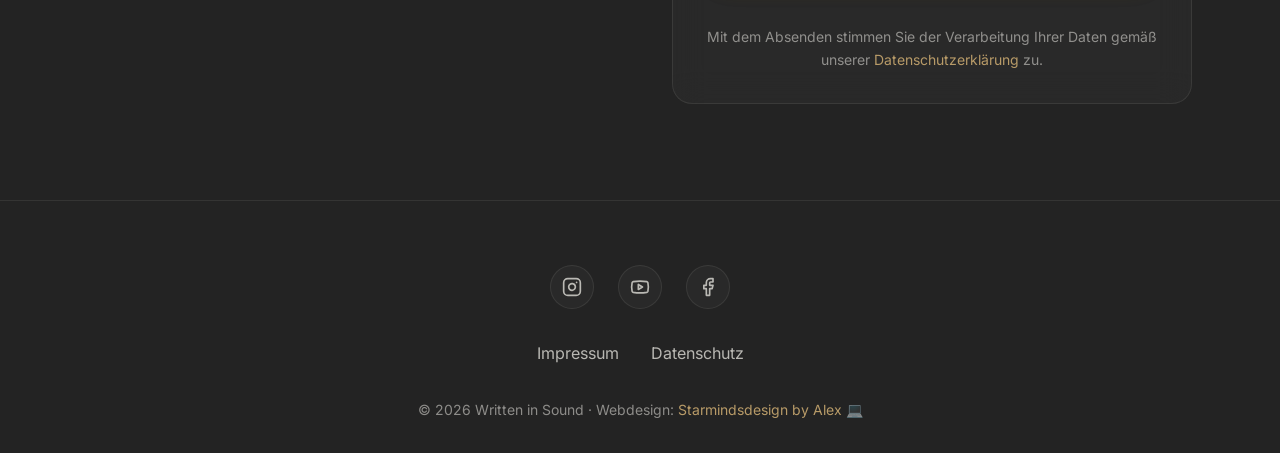
==== commit 7fda54e2: "Rebrand zu Written in Sound + Backend-Fundament Frontend: CI-konformer Rebrand (Farben, Typografie, " ====
--- a/index.html
+++ b/index.html
@@ -4,25 +4,34 @@
 <head>
     <meta charset="UTF-8">
     <meta name="viewport" content="width=device-width, initial-scale=1.0">
+    <script>
+        (function () {
+            try {
+                if (localStorage.getItem('wis-theme') === 'light') {
+                    document.documentElement.setAttribute('data-theme', 'light');
+                }
+            } catch (e) { }
+        })();
+    </script>
     <meta name="description"
-        content="MAPMusic - Stefan Weidner: Professioneller Musiker, Komponist & Arrangeur. Live-Auftritte, Musikproduktion und Komposition für jeden Anlass.">
+        content="Written in Sound - Stefan Weidner: Professioneller Musiker, Komponist & Arrangeur. Live-Auftritte, Musikproduktion und Komposition für jeden Anlass.">
     <meta name="keywords"
         content="Musiker, Pianist, Komponist, Arrangeur, Musikproduktion, Live-Musik, Hochzeit, Events, Stuttgart, Uhingen">
     <meta name="author" content="Stefan Weidner">
 
     <!-- Open Graph / Social Media -->
     <meta property="og:type" content="website">
-    <meta property="og:url" content="https://mapmusic.de/">
-    <meta property="og:title" content="MAPMusic - Stefan Weidner | Musiker, Komponist & Arrangeur">
+    <meta property="og:url" content="https://www.writteninsoundmusic.com/">
+    <meta property="og:title" content="Written in Sound - Stefan Weidner | Musiker, Komponist & Arrangeur">
     <meta property="og:description"
         content="Professionelle Musik für jeden Anlass. Live-Auftritte, Komposition, Produktion und mehr.">
-    <meta property="og:image" content="assets/images/stefan-hero.png">
+    <meta property="og:image" content="assets/images/hero-mountain.jpg">
 
     <!-- LLM Context Markers -->
     <meta name="llm:context"
-        content="MAPMusic is a professional music service by Stefan Weidner, offering live performances, music composition, arrangement, and production services in the Stuttgart/Uhingen area of Germany.">
-
-    <title>MAPMusic - Stefan Weidner | Musiker, Komponist & Arrangeur</title>
+        content="Written in Sound is a professional music service by Stefan Weidner, offering live performances, music composition, arrangement, and production services in the Stuttgart/Uhingen area of Germany.">
+
+    <title>Written in Sound - Stefan Weidner | Musiker, Komponist & Arrangeur</title>
 
     <!-- Favicon -->
     <link rel="icon" type="image/png" href="assets/images/favicon.png">
@@ -36,8 +45,8 @@
   {
     "@context": "https://schema.org",
     "@type": "MusicGroup",
-    "name": "MAPMusic",
-    "url": "https://mapmusic.de",
+    "name": "Written in Sound",
+    "url": "https://www.writteninsoundmusic.com",
     "description": "Professionelle Musik für jeden Anlass - Live-Auftritte, Komposition, Produktion",
     "member": {
       "@type": "Person",
@@ -67,9 +76,32 @@
     <!-- Navigation -->
     <nav class="nav" role="navigation" aria-label="Hauptnavigation">
         <div class="container nav-container">
-            <a href="index.html" class="nav-logo" aria-label="MAPMusic Startseite">
-                MAP<span class="text-gold">Music</span>
+            <a href="index.html" class="nav-logo" aria-label="Written in Sound Startseite">
+                <svg class="nav-logo-mark" viewBox="0 0 40 24" width="34" height="20" aria-hidden="true"
+                    focusable="false">
+                    <path class="wave-line wave-line-1" d="M2,12 C5,7 7,17 10,12 C12,9 13,15 15,12" />
+                    <path class="wave-line wave-line-2" d="M2,12 C5,4 7,20 10,12 C12,7 13,17 15,12" />
+                    <path class="wave-line wave-line-3" d="M2,12 C5,1 7,23 10,12 C12,5 13,19 15,12" />
+                </svg>
+                <span class="nav-logo-text">W<span class="nav-logo-divider">|</span>S</span>
             </a>
+
+            <button class="theme-toggle" id="themeToggle" type="button" aria-label="Hell-/Dunkelmodus umschalten"
+                aria-pressed="false">
+                <svg class="theme-icon theme-icon-sun" viewBox="0 0 24 24" width="18" height="18" fill="none"
+                    stroke="currentColor" stroke-width="2" stroke-linecap="round" stroke-linejoin="round"
+                    aria-hidden="true">
+                    <circle cx="12" cy="12" r="4"></circle>
+                    <path
+                        d="M12 2v2M12 20v2M4.93 4.93l1.41 1.41M17.66 17.66l1.41 1.41M2 12h2M20 12h2M4.93 19.07l1.41-1.41M17.66 6.34l1.41-1.41">
+                    </path>
+                </svg>
+                <svg class="theme-icon theme-icon-moon" viewBox="0 0 24 24" width="18" height="18" fill="none"
+                    stroke="currentColor" stroke-width="2" stroke-linecap="round" stroke-linejoin="round"
+                    aria-hidden="true">
+                    <path d="M21 12.79A9 9 0 1 1 11.21 3 7 7 0 0 0 21 12.79z"></path>
+                </svg>
+            </button>
 
             <button class="nav-toggle" aria-label="Menü öffnen" aria-expanded="false">
                 <span></span>
@@ -92,7 +124,7 @@
         <!-- Hero Section -->
         <section class="hero" aria-labelledby="hero-title">
             <div class="hero-bg">
-                <img src="assets/images/stefan-hero.png" alt="" aria-hidden="true" loading="eager">
+                <img src="assets/images/hero-mountain.webp" alt="" aria-hidden="true" loading="eager">
             </div>
 
             <div class="container">
@@ -113,8 +145,8 @@
                     </div>
 
                     <div class="hero-image">
-                        <img src="assets/images/stefan-hero.png" alt="Stefan Weidner - Professioneller Musiker"
-                            width="500" height="600">
+                        <img src="assets/images/hero-mountain.webp"
+                            alt="Sonnenaufgang über den Bergen – Written in Sound" width="500" height="439">
                     </div>
                 </div>
             </div>
@@ -220,9 +252,9 @@
                     <form class="contact-form glass-card" style="padding: var(--space-xl);"
                         action="https://formsubmit.co/mannampiano@gmail.com" method="POST">
                         <!-- FormSubmit Configuration -->
-                        <input type="hidden" name="_subject" value="Neue Anfrage über MAPMusic Website">
+                        <input type="hidden" name="_subject" value="Neue Anfrage über Written in Sound Website">
                         <input type="hidden" name="_next"
-                            value="https://aleccorvis-cell.github.io/stefanweidner/danke.html">
+                            value="https://www.writteninsoundmusic.com/danke.html">
                         <input type="hidden" name="_captcha" value="false">
 
                         <!-- Honeytrap - Hidden from humans -->
@@ -322,7 +354,7 @@
             </nav>
 
             <p class="footer-copyright">
-                © 2026 MAPMusic · Webdesign: <a href="#">Starmindsdesign by Alex</a> 💻
+                © 2026 Written in Sound · Webdesign: <a href="#">Starmindsdesign by Alex</a> 💻
             </p>
         </div>
     </footer>
--- a/css/style.css
+++ b/css/style.css
@@ -5,11 +5,10 @@
 
 /* ========== Local Font Faces (DSGVO-konform) ========== */
 
-/* Inter - Sans-Serif */
+/* Inter - UI/Body */
 @font-face {
   font-family: 'Inter';
-  src: url('../assets/fonts/Inter-Regular.woff2') format('woff2'),
-    url('../assets/fonts/Inter-Regular.woff') format('woff');
+  src: url('../assets/fonts/Inter-Regular.woff2') format('woff2');
   font-weight: 400;
   font-style: normal;
   font-display: swap;
@@ -17,58 +16,79 @@
 
 @font-face {
   font-family: 'Inter';
-  src: url('../assets/fonts/Inter-Bold.woff2') format('woff2'),
-    url('../assets/fonts/Inter-Bold.woff') format('woff');
+  src: url('../assets/fonts/Inter-Bold.woff2') format('woff2');
   font-weight: 700;
   font-style: normal;
   font-display: swap;
 }
 
-/* Playfair Display - Serif/Display */
+/* Bodoni Moda - Brand/Display (Logo, H1, grosse Seitentitel) */
 @font-face {
-  font-family: 'Playfair Display';
-  src: url('../assets/fonts/PlayfairDisplay-Regular.woff2') format('woff2'),
-    url('../assets/fonts/PlayfairDisplay-Regular.woff') format('woff');
+  font-family: 'Bodoni Moda';
+  src: url('../assets/fonts/BodoniModa-Regular.woff2') format('woff2');
   font-weight: 400;
   font-style: normal;
   font-display: swap;
 }
 
 @font-face {
-  font-family: 'Playfair Display';
-  src: url('../assets/fonts/PlayfairDisplay-Bold.woff2') format('woff2'),
-    url('../assets/fonts/PlayfairDisplay-Bold.woff') format('woff');
-  font-weight: 700;
+  font-family: 'Bodoni Moda';
+  src: url('../assets/fonts/BodoniModa-Medium.woff2') format('woff2');
+  font-weight: 500;
   font-style: normal;
   font-display: swap;
 }
 
+/* Cormorant Garamond - Secondary Serif (Claim, Byline, H2/H3, Zitate) */
+@font-face {
+  font-family: 'Cormorant Garamond';
+  src: url('../assets/fonts/CormorantGaramond-Regular.woff2') format('woff2');
+  font-weight: 400;
+  font-style: normal;
+  font-display: swap;
+}
+
+@font-face {
+  font-family: 'Cormorant Garamond';
+  src: url('../assets/fonts/CormorantGaramond-Medium.woff2') format('woff2');
+  font-weight: 500;
+  font-style: normal;
+  font-display: swap;
+}
+
 /* ========== CSS Custom Properties ========== */
+/* CI "Written in Sound": Deep Charcoal #1B1B1B / Ivory #F8F6EF / Antique Gold #B89B68 */
 :root {
-  /* Colors - Dark Elegant Theme */
-  --color-bg-primary: #0a0a0a;
-  --color-bg-secondary: #111111;
-  --color-bg-tertiary: #1a1a1a;
+  /* Colors - Dark Theme (Standard) */
+  --color-bg-primary: #1b1b1b;
+  --color-bg-primary-rgb: 27, 27, 27;
+  --color-bg-secondary: #232323;
+  --color-bg-tertiary: #2b2b2b;
 
   /* Glass Surfaces */
-  --glass-bg: rgba(255, 255, 255, 0.03);
-  --glass-bg-hover: rgba(255, 255, 255, 0.06);
-  --glass-border: rgba(255, 255, 255, 0.08);
-  --glass-border-hover: rgba(255, 255, 255, 0.15);
-
-  /* Accent Colors */
-  --color-gold: #c9a227;
-  --color-gold-light: #e8c547;
-  --color-gold-dark: #9a7b1a;
+  --glass-bg: rgba(248, 246, 239, 0.03);
+  --glass-bg-hover: rgba(248, 246, 239, 0.06);
+  --glass-border: rgba(248, 246, 239, 0.08);
+  --glass-border-hover: rgba(248, 246, 239, 0.15);
+
+  /* Accent Colors - Antique Gold (identisch in Dark & Light, verbindet beide Modi) */
+  --color-gold: #b89b68;
+  --color-gold-rgb: 184, 155, 104;
+  --color-gold-light: #d4ba8e;
+  --color-gold-dark: #8f7648;
 
   /* Text Colors */
-  --color-text-primary: #f5f5f5;
-  --color-text-secondary: rgba(245, 245, 245, 0.7);
-  --color-text-muted: rgba(245, 245, 245, 0.5);
+  --color-text-primary: #f8f6ef;
+  --color-text-primary-rgb: 248, 246, 239;
+  --color-text-secondary: rgba(248, 246, 239, 0.7);
+  --color-text-muted: rgba(248, 246, 239, 0.5);
+
+  /* Status Colors */
+  --color-error: #c1443b;
 
   /* Gradients */
   --gradient-gold: linear-gradient(135deg, var(--color-gold) 0%, var(--color-gold-light) 50%, var(--color-gold) 100%);
-  --gradient-glass: linear-gradient(135deg, rgba(255, 255, 255, 0.1) 0%, rgba(255, 255, 255, 0.02) 100%);
+  --gradient-glass: linear-gradient(135deg, rgba(var(--color-text-primary-rgb), 0.1) 0%, rgba(var(--color-text-primary-rgb), 0.02) 100%);
 
   /* Spacing */
   --space-xs: 0.25rem;
@@ -82,7 +102,8 @@
 
   /* Typography */
   --font-primary: 'Inter', -apple-system, BlinkMacSystemFont, 'Segoe UI', sans-serif;
-  --font-display: 'Playfair Display', Georgia, serif;
+  --font-display: 'Bodoni Moda', Didot, 'Times New Roman', serif;
+  --font-secondary: 'Cormorant Garamond', 'EB Garamond', Georgia, serif;
 
   --text-xs: clamp(0.75rem, 1.5vw, 0.875rem);
   --text-sm: clamp(0.875rem, 2vw, 1rem);
@@ -103,7 +124,7 @@
   --shadow-sm: 0 2px 8px rgba(0, 0, 0, 0.3);
   --shadow-md: 0 4px 16px rgba(0, 0, 0, 0.4);
   --shadow-lg: 0 8px 32px rgba(0, 0, 0, 0.5);
-  --shadow-glow: 0 0 40px rgba(201, 162, 39, 0.3);
+  --shadow-glow: 0 0 40px rgba(var(--color-gold-rgb), 0.3);
 
   /* Transitions */
   --transition-fast: 150ms ease;
@@ -120,6 +141,28 @@
   /* Container */
   --container-max: 1200px;
   --container-padding: clamp(1rem, 5vw, 3rem);
+}
+
+/* Colors - Light Theme (CI-konforme Ergänzung, Dark bleibt Standard) */
+:root[data-theme='light'] {
+  --color-bg-primary: #f8f6ef;
+  --color-bg-primary-rgb: 248, 246, 239;
+  --color-bg-secondary: #f1eee3;
+  --color-bg-tertiary: #e9e4d4;
+
+  --glass-bg: rgba(27, 27, 27, 0.03);
+  --glass-bg-hover: rgba(27, 27, 27, 0.06);
+  --glass-border: rgba(27, 27, 27, 0.08);
+  --glass-border-hover: rgba(27, 27, 27, 0.15);
+
+  --color-text-primary: #1b1b1b;
+  --color-text-primary-rgb: 27, 27, 27;
+  --color-text-secondary: rgba(27, 27, 27, 0.7);
+  --color-text-muted: rgba(27, 27, 27, 0.5);
+
+  --shadow-sm: 0 2px 8px rgba(27, 27, 27, 0.1);
+  --shadow-md: 0 4px 16px rgba(27, 27, 27, 0.12);
+  --shadow-lg: 0 8px 32px rgba(27, 27, 27, 0.16);
 }
 
 /* ========== CSS Reset & Base ========== */
@@ -195,13 +238,19 @@
 h5,
 h6 {
   font-family: var(--font-display);
-  font-weight: 600;
+  font-weight: 500;
   line-height: 1.2;
-  letter-spacing: -0.02em;
 }
 
 h1 {
   font-size: var(--text-5xl);
+  letter-spacing: 0.02em;
+}
+
+h2,
+h3 {
+  font-family: var(--font-secondary);
+  letter-spacing: 0.01em;
 }
 
 h2 {
@@ -282,7 +331,7 @@
   right: 0;
   z-index: 1000;
   padding: var(--space-md) 0;
-  background: rgba(10, 10, 10, 0.8);
+  background: rgba(var(--color-bg-primary-rgb), 0.8);
   backdrop-filter: blur(var(--blur-lg));
   -webkit-backdrop-filter: blur(var(--blur-lg));
   border-bottom: 1px solid var(--glass-border);
@@ -291,22 +340,89 @@
 
 .nav.scrolled {
   padding: var(--space-sm) 0;
-  background: rgba(10, 10, 10, 0.95);
+  background: rgba(var(--color-bg-primary-rgb), 0.95);
 }
 
 .nav-container {
   display: flex;
   align-items: center;
-  justify-content: space-between;
   gap: var(--space-lg);
 }
 
 .nav-logo {
+  display: flex;
+  align-items: center;
+  gap: var(--space-sm);
   font-family: var(--font-display);
   font-size: var(--text-xl);
-  font-weight: 700;
+  font-weight: 500;
   color: var(--color-gold);
   letter-spacing: 0.05em;
+}
+
+.nav-logo-mark {
+  flex-shrink: 0;
+  overflow: visible;
+}
+
+.nav-logo-mark .wave-line {
+  fill: none;
+  stroke: var(--color-gold);
+  stroke-width: 1.3;
+  stroke-linecap: round;
+}
+
+.nav-logo-mark .wave-line-1 {
+  opacity: 0.45;
+}
+
+.nav-logo-mark .wave-line-2 {
+  opacity: 0.7;
+}
+
+.nav-logo-mark .wave-line-3 {
+  opacity: 1;
+}
+
+.nav-logo-divider {
+  display: inline-block;
+  opacity: 0.5;
+  font-weight: 400;
+  margin: 0 0.06em;
+}
+
+.theme-toggle {
+  display: inline-flex;
+  align-items: center;
+  justify-content: center;
+  width: 38px;
+  height: 38px;
+  margin-left: auto;
+  flex-shrink: 0;
+  border-radius: var(--radius-full);
+  border: 1px solid var(--glass-border);
+  background: var(--glass-bg);
+  color: var(--color-gold);
+  cursor: pointer;
+  transition: all var(--transition-fast);
+}
+
+.theme-toggle:hover {
+  background: var(--glass-bg-hover);
+  border-color: var(--glass-border-hover);
+  transform: translateY(-1px);
+}
+
+.theme-icon-moon {
+  display: none;
+}
+
+:root[data-theme='light'] .theme-icon-sun {
+  display: none;
+}
+
+:root[data-theme='light'] .theme-icon-moon {
+  display: block;
 }
 
 .nav-links {
@@ -371,11 +487,14 @@
     top: 60px;
     left: 0;
     right: 0;
-    bottom: 0;
+    /* .nav has backdrop-filter, which makes it the containing block for this
+       fixed child - "bottom: 0" would then resolve against the navbar's own
+       small box instead of the viewport. Use an explicit height instead. */
+    height: calc(100vh - 60px);
     flex-direction: column;
     justify-content: flex-start;
     padding: var(--space-2xl);
-    background: #0a0a0a;
+    background: var(--color-bg-primary);
     z-index: 999;
     transform: translateX(100%);
     transition: transform var(--transition-base);
@@ -426,9 +545,9 @@
   right: 0;
   bottom: 0;
   background: linear-gradient(180deg,
-      rgba(10, 10, 10, 0.4) 0%,
-      rgba(10, 10, 10, 0.8) 50%,
-      rgba(10, 10, 10, 1) 100%);
+      rgba(var(--color-bg-primary-rgb), 0.4) 0%,
+      rgba(var(--color-bg-primary-rgb), 0.8) 50%,
+      rgba(var(--color-bg-primary-rgb), 1) 100%);
 }
 
 .hero-content {
@@ -689,6 +808,12 @@
   color: var(--color-gold);
 }
 
+.form-error {
+  color: var(--color-error);
+  font-size: var(--text-xs);
+  margin-top: var(--space-xs);
+}
+
 .form-input,
 .form-select,
 .form-textarea {
@@ -1169,7 +1294,7 @@
 }
 
 .reference-quote {
-  font-family: var(--font-display);
+  font-family: var(--font-secondary);
   font-size: var(--text-lg);
   font-style: italic;
   color: var(--color-text-secondary);
@@ -1186,7 +1311,7 @@
   font-size: var(--text-4xl);
   color: var(--color-gold);
   opacity: 0.5;
-  font-family: var(--font-display);
+  font-family: var(--font-secondary);
 }
 
 .reference-author {
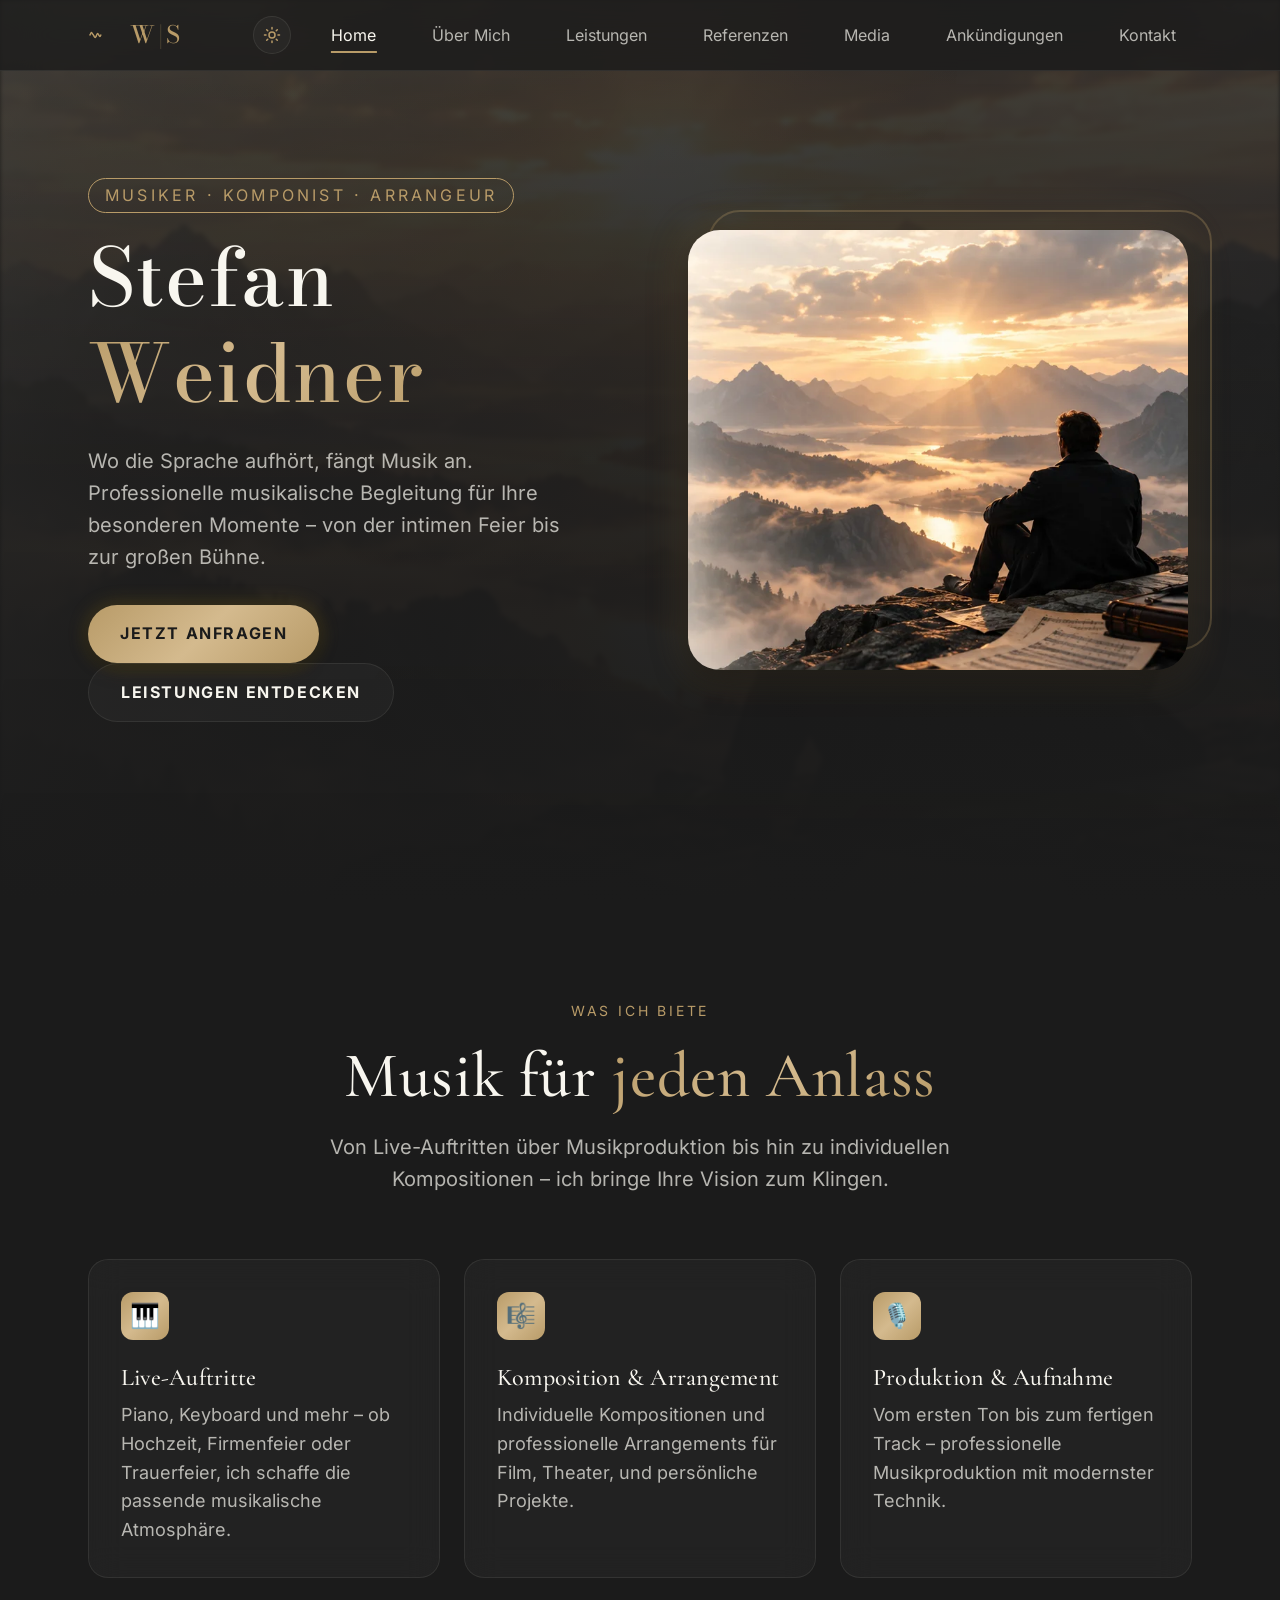
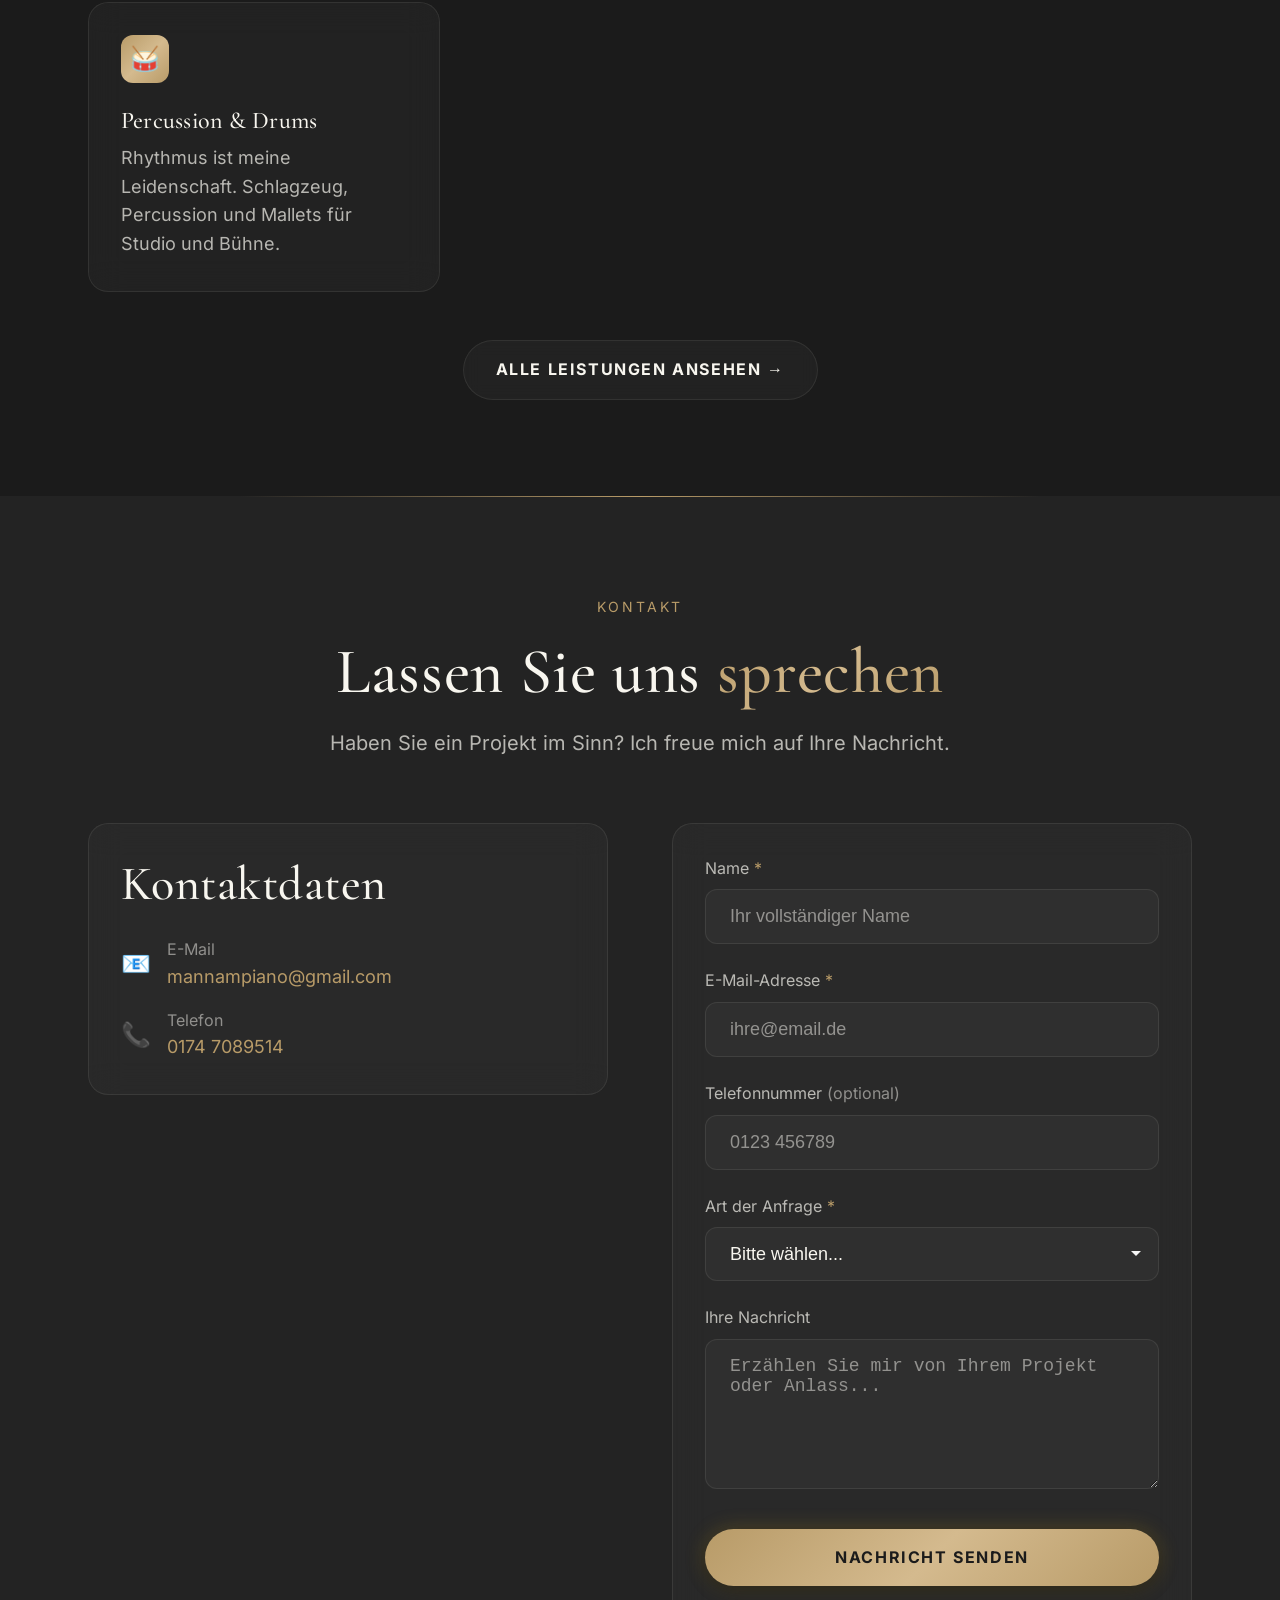
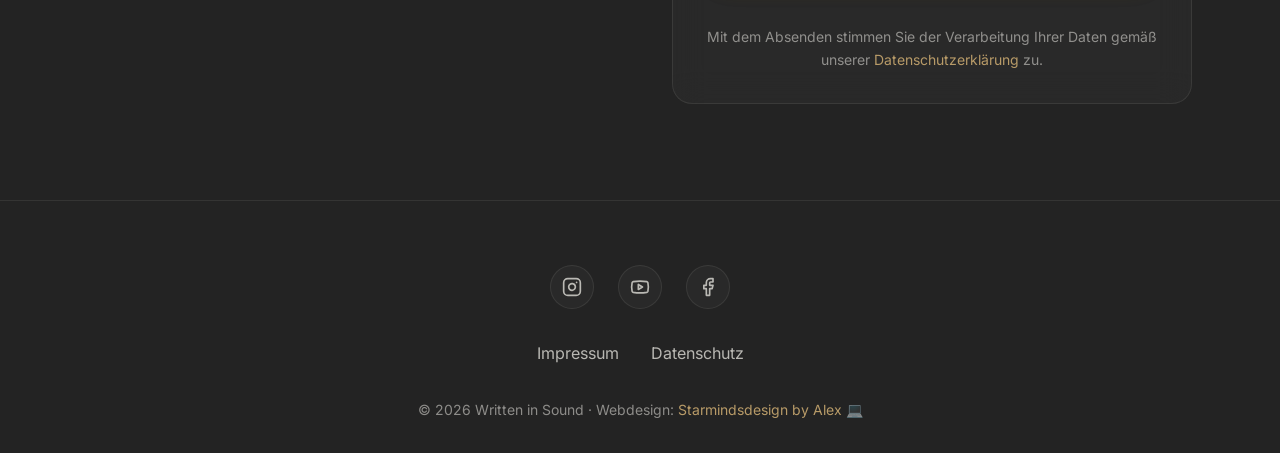
==== commit ee92996e: "Team-Verwaltung, Ankündigungs-Board, Rechtstexte überarbeitet - Owner-only Team-Verwaltung: Zugänge " ====
--- a/index.html
+++ b/index.html
@@ -115,6 +115,7 @@
                 <li><a href="leistungen.html" class="nav-link">Leistungen</a></li>
                 <li><a href="referenzen.html" class="nav-link">Referenzen</a></li>
                 <li><a href="media.html" class="nav-link">Media</a></li>
+                <li><a href="ankuendigungen.html" class="nav-link">Ankündigungen</a></li>
                 <li><a href="#kontakt" class="nav-link">Kontakt</a></li>
             </ul>
         </div>
--- a/css/style.css
+++ b/css/style.css
@@ -980,6 +980,74 @@
   }
 }
 
+/* ========== Ankündigungen ========== */
+.announcements-list {
+  display: flex;
+  flex-direction: column;
+  gap: var(--space-xl);
+  max-width: 720px;
+  margin: 0 auto;
+}
+
+.announcements-empty {
+  text-align: center;
+  padding: var(--space-4xl) var(--space-lg);
+  color: var(--color-text-secondary);
+}
+
+.announcements-empty h2 {
+  color: var(--color-gold);
+  margin-bottom: var(--space-md);
+}
+
+.announcements-loading {
+  text-align: center;
+  color: var(--color-text-muted);
+  padding: var(--space-2xl);
+}
+
+.announcement-card {
+  padding: var(--space-xl);
+  overflow: hidden;
+}
+
+.announcement-media {
+  width: 100%;
+  max-height: 360px;
+  object-fit: cover;
+  border-radius: var(--radius-md);
+  margin: calc(var(--space-xl) * -1) calc(var(--space-xl) * -1) var(--space-lg);
+  width: calc(100% + var(--space-xl) * 2);
+  /* kein Download-Button/Link, Bild ist nicht direkt als Datei verlinkt */
+  pointer-events: none;
+}
+
+.announcement-media-video {
+  position: relative;
+  padding-bottom: 56.25%;
+  height: 0;
+  margin: calc(var(--space-xl) * -1) calc(var(--space-xl) * -1) var(--space-lg);
+}
+
+.announcement-media-video iframe {
+  position: absolute;
+  top: 0;
+  left: 0;
+  width: 100%;
+  height: 100%;
+  border: 0;
+  border-radius: var(--radius-md);
+}
+
+.announcement-title {
+  margin-bottom: var(--space-sm);
+}
+
+.announcement-text {
+  color: var(--color-text-secondary);
+  white-space: pre-line;
+}
+
 /* ========== Media Grid ========== */
 .media-grid {
   display: grid;
